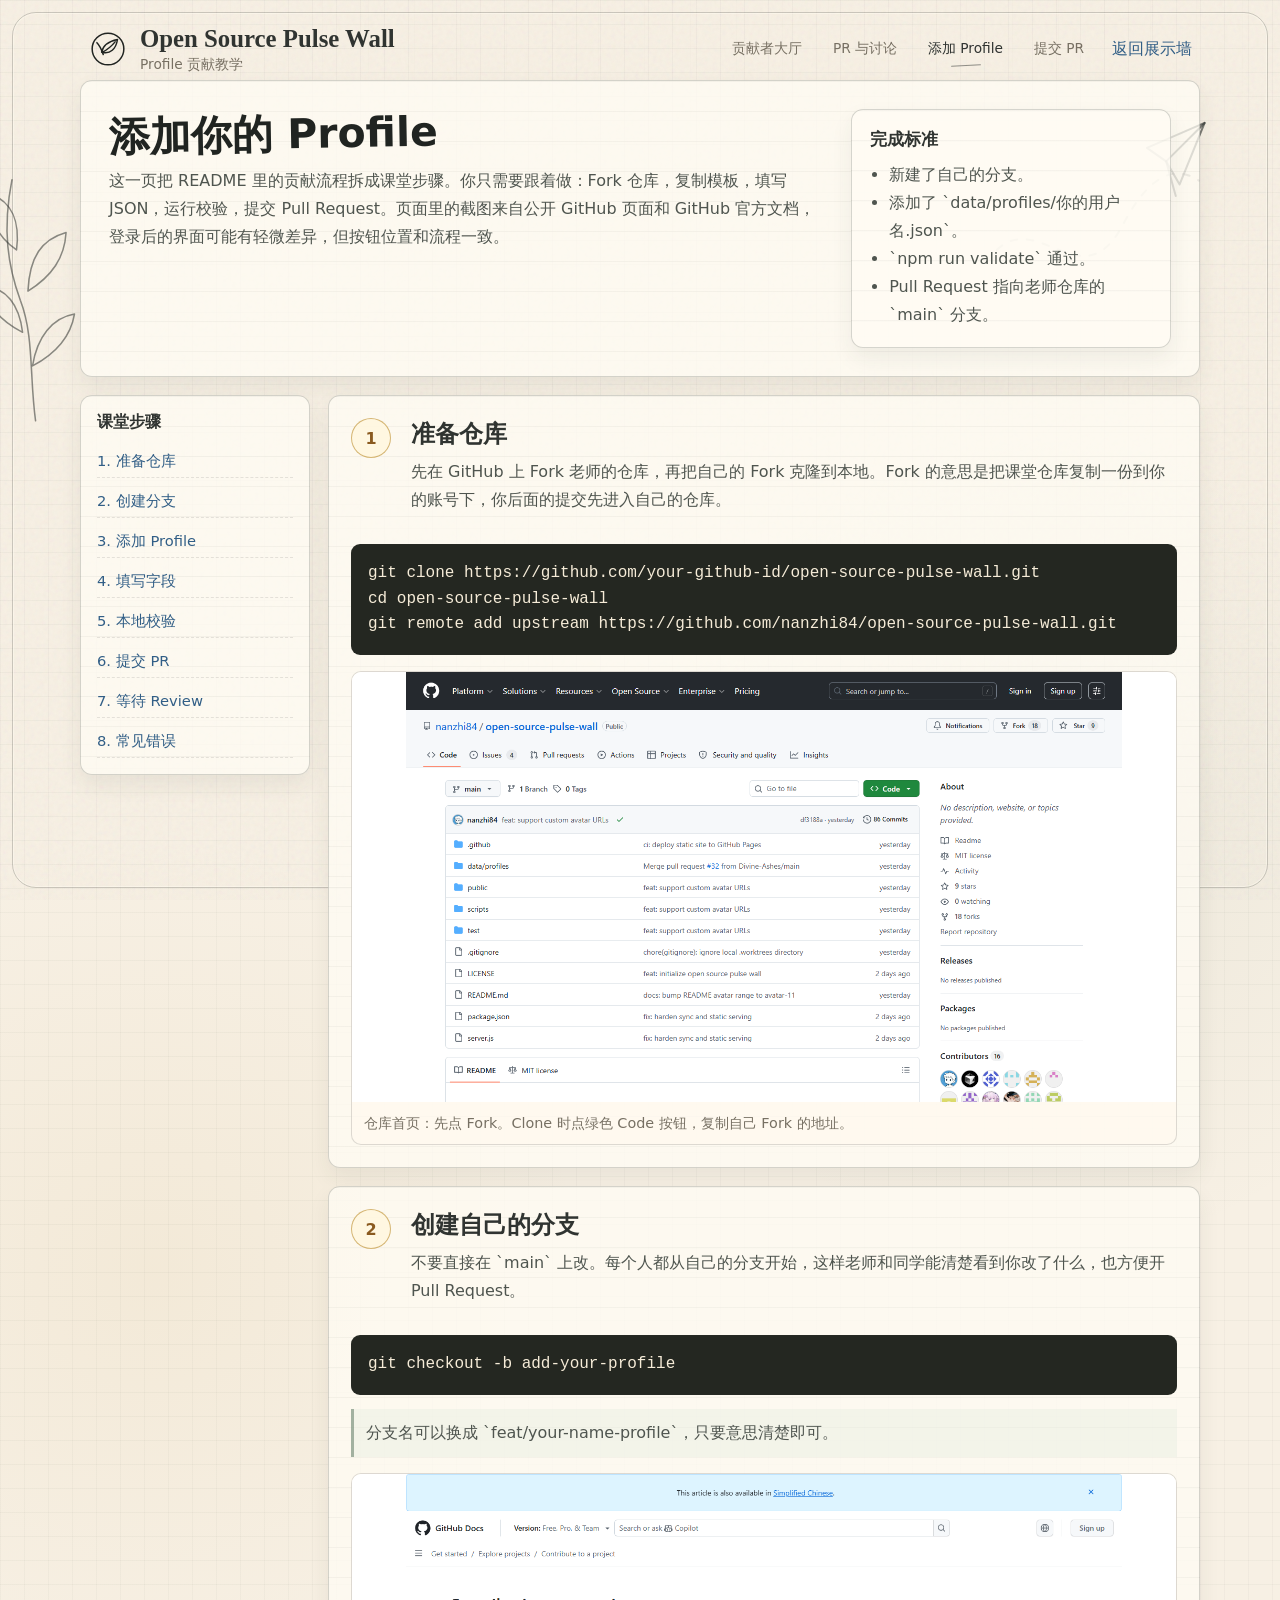
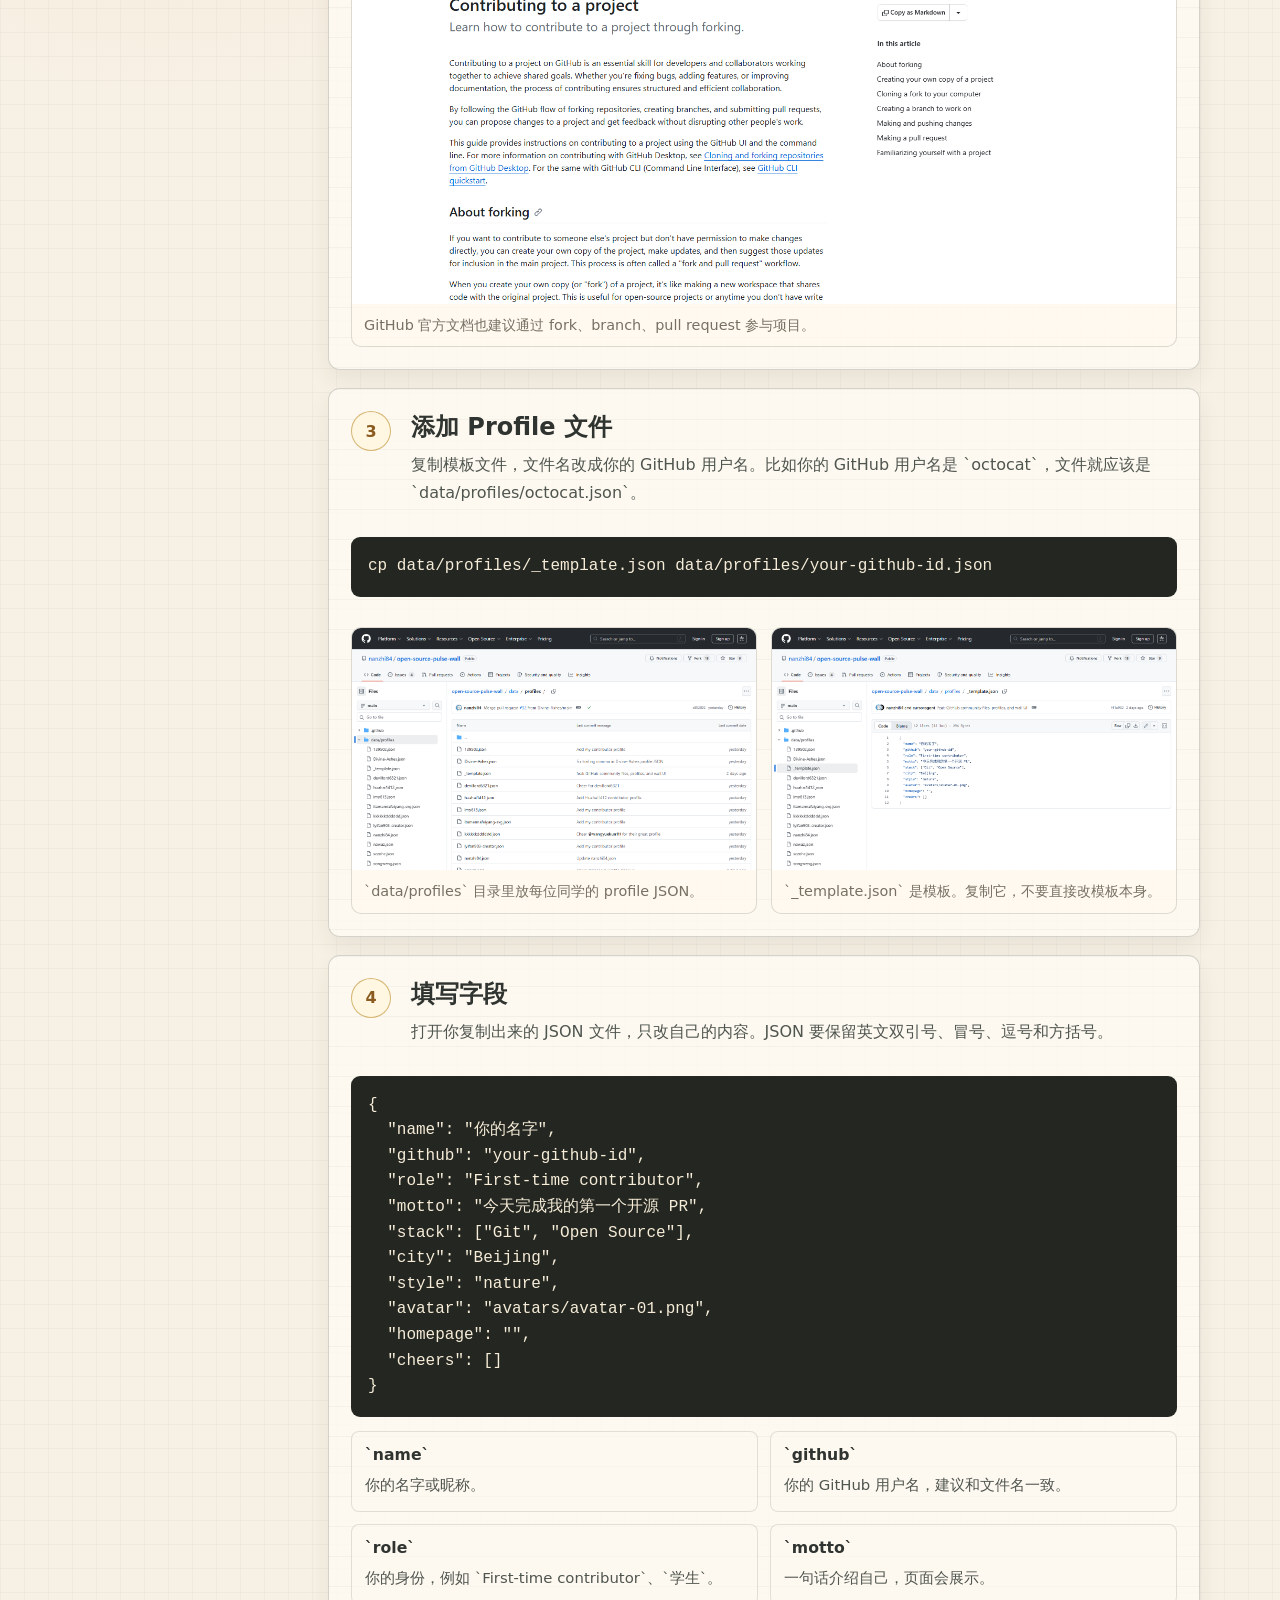
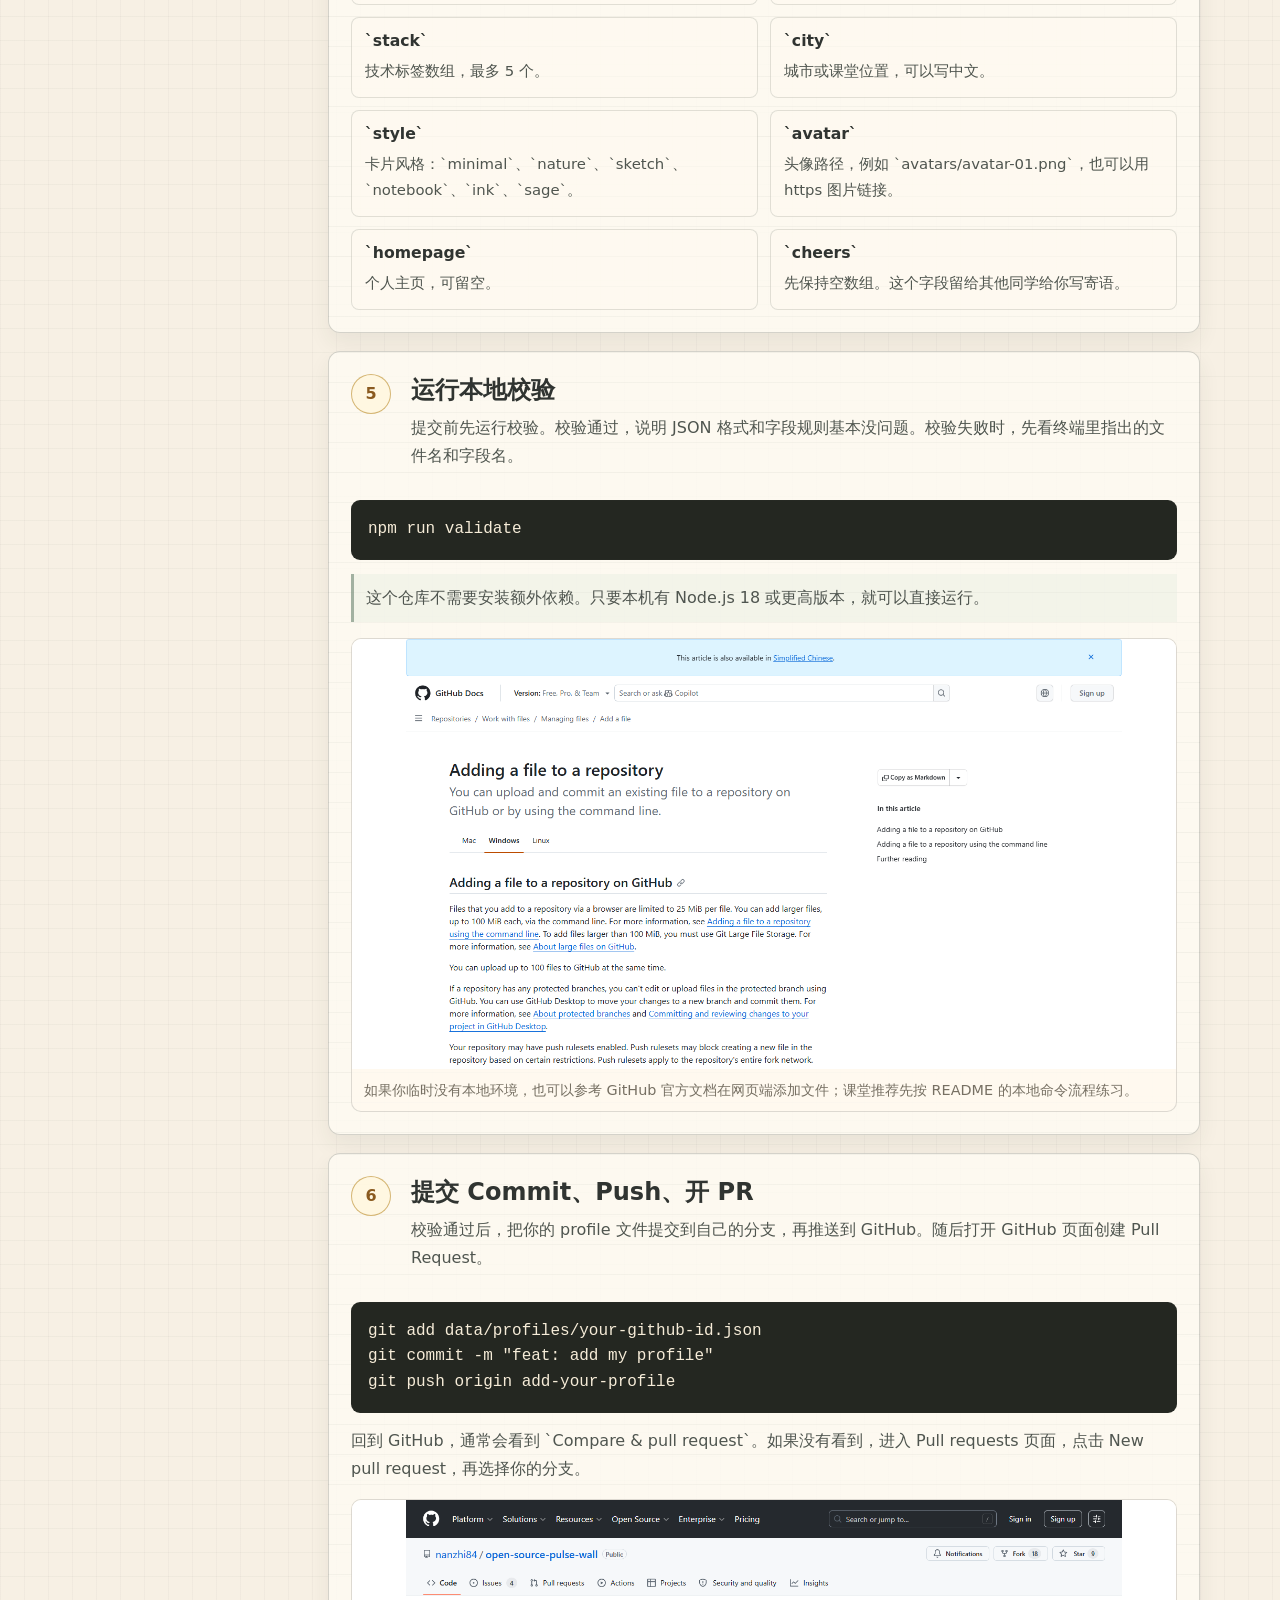
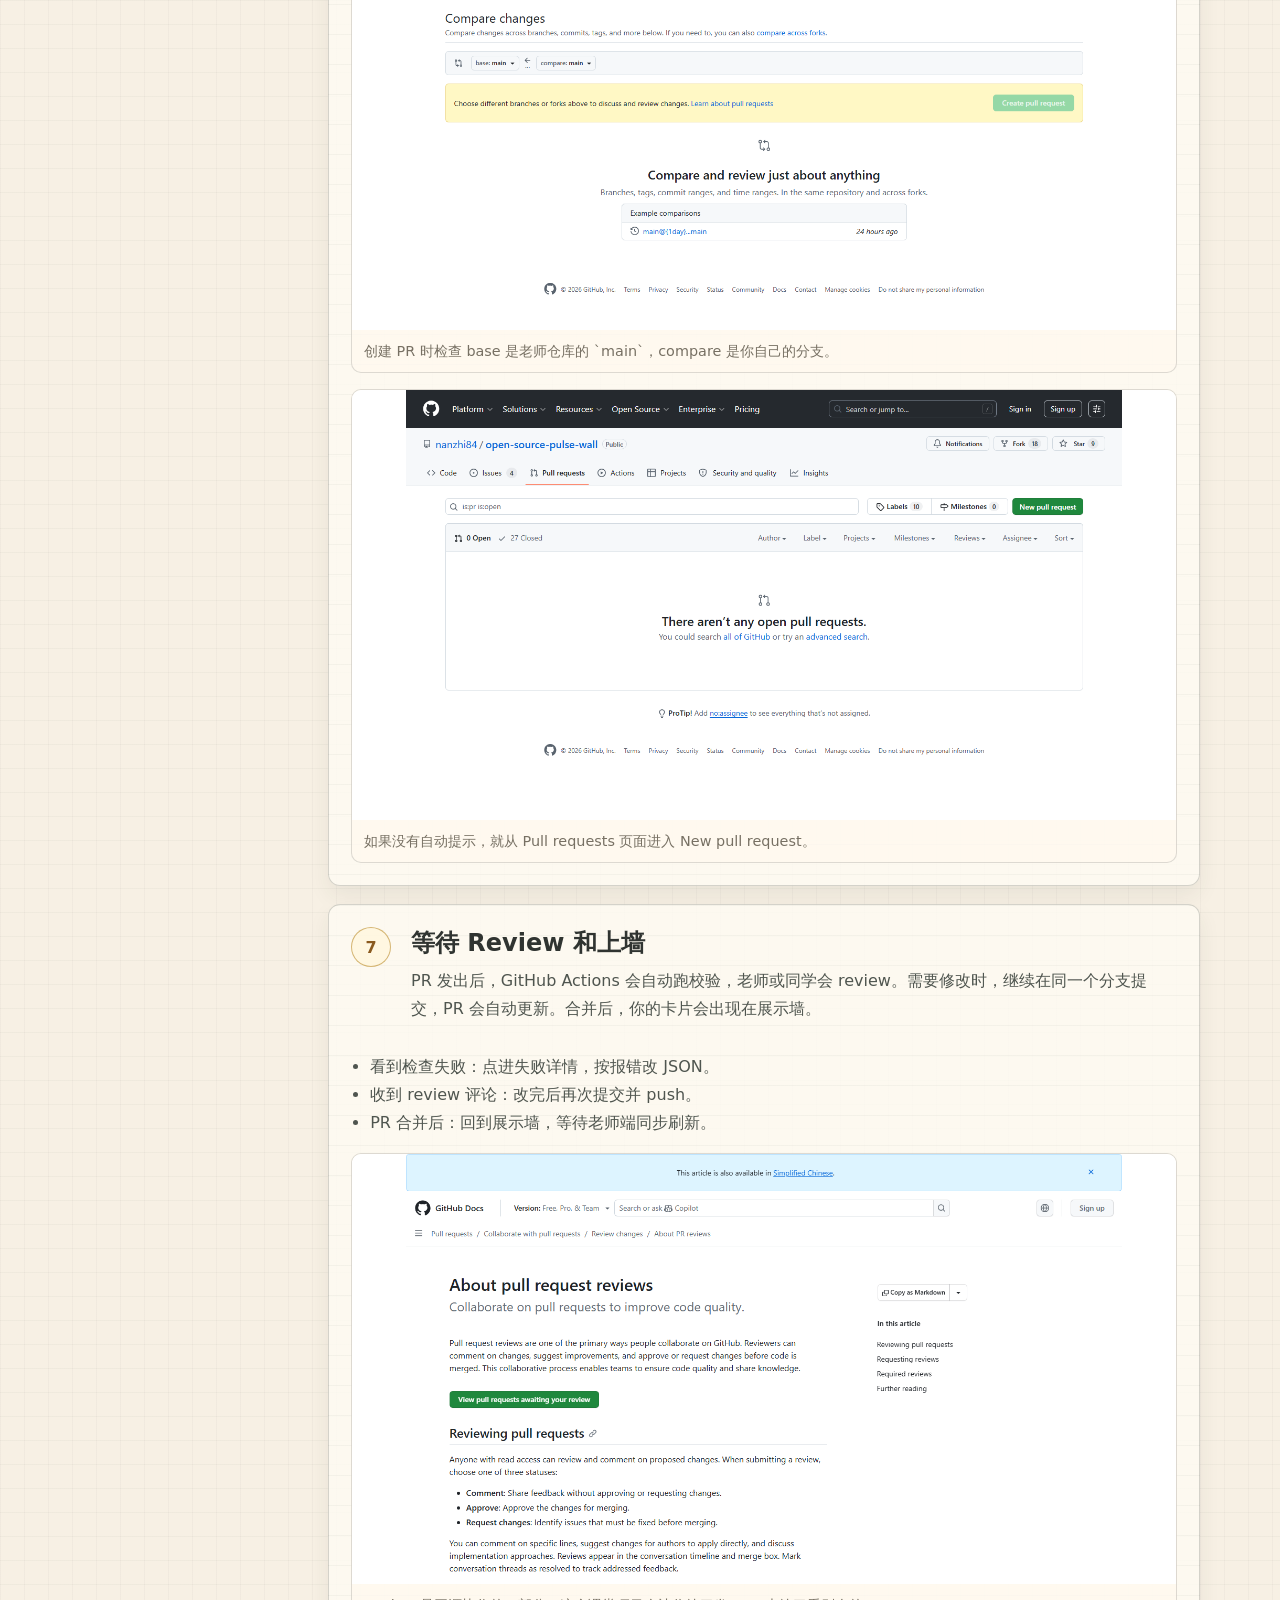
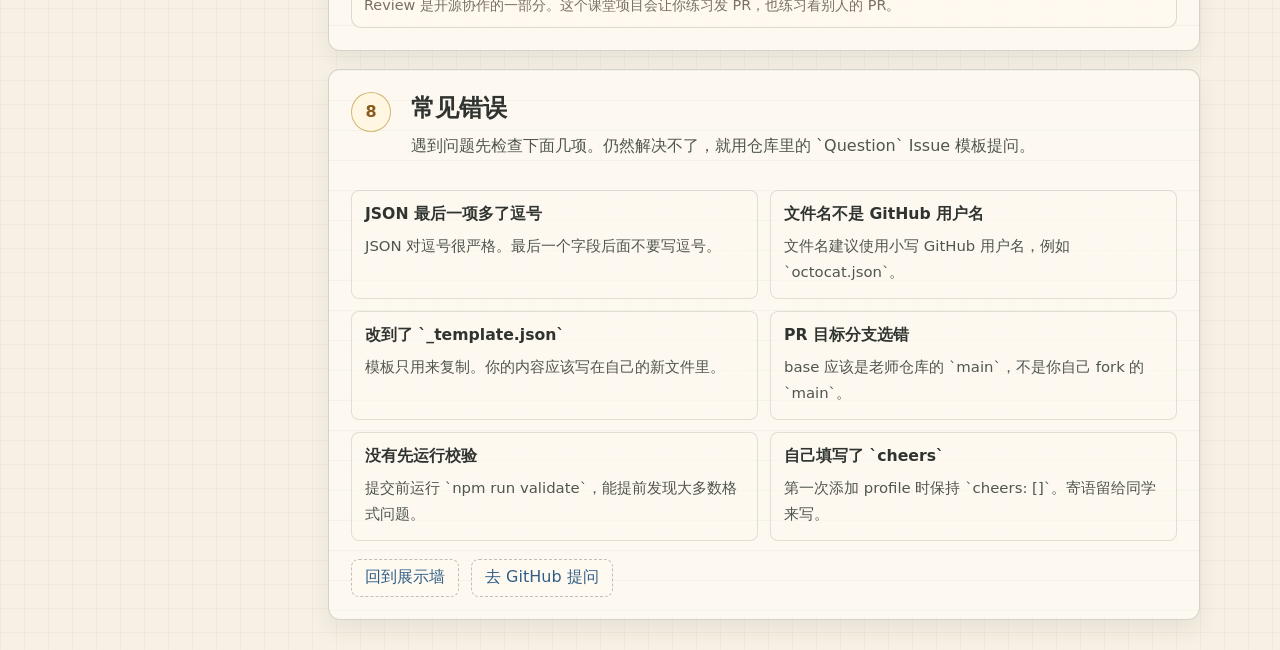
==== public/guide.html @ b71c64ff "feat: refine GitHub-native pulse wall" ====
<!doctype html>
<html lang="zh-CN">
<head>
  <meta charset="utf-8" />
  <meta name="viewport" content="width=device-width, initial-scale=1" />
  <title>添加 Profile 教学 | Open Source Pulse Wall</title>
  <meta name="description" content="Open Source Pulse Wall 的 profile 添加与 Pull Request 教学页面。" />
  <link rel="icon" href="favicon.svg" type="image/svg+xml" />
  <link rel="stylesheet" href="styles.css" />
</head>
<body>
  <div class="paper-grain" aria-hidden="true"></div>
  <svg class="edge-plant edge-plant-left" viewBox="0 0 160 360" aria-hidden="true">
    <path d="M86 342 C78 286 84 230 66 184 C50 140 42 92 55 26" />
    <path d="M69 226 C38 210 22 190 18 164 C45 168 64 186 69 226Z" />
    <path d="M76 172 C108 152 124 128 126 95 C94 104 78 127 76 172Z" />
    <path d="M61 118 C33 98 24 72 28 45 C54 55 66 80 61 118Z" />
    <path d="M82 270 C112 254 132 232 137 202 C108 207 88 232 82 270Z" />
  </svg>
  <svg class="paper-plane" viewBox="0 0 260 220" aria-hidden="true">
    <path class="plane-path" d="M28 160 C72 118 118 214 160 132 C188 80 214 72 238 88" />
    <path class="plane" d="M184 54 L244 28 L218 92 L204 68 L184 54Z" />
    <path class="plane-fold" d="M204 68 L244 28" />
    <path class="plane-fold" d="M204 68 L214 104" />
  </svg>

  <main class="page-shell guide-page" id="top">
    <header class="topbar guide-topbar">
      <a class="brand" href="index.html" aria-label="返回 Open Source Pulse Wall 首页">
        <span class="brand-mark" aria-hidden="true">
          <svg viewBox="0 0 48 48">
            <circle cx="24" cy="24" r="20" />
            <path d="M16 28 C18 18 26 14 36 12 C34 24 27 31 16 28Z" />
            <path d="M17 28 C23 25 28 21 33 15" />
            <path d="M18 31 C16 25 14 20 10 16" />
          </svg>
        </span>
        <span>
          <strong>Open Source Pulse Wall</strong>
          <small>Profile 贡献教学</small>
        </span>
      </a>
      <nav class="topnav" aria-label="教学页导航">
        <a href="index.html#wall">贡献者大厅</a>
        <a href="index.html#board">PR 与讨论</a>
        <a href="#profile" class="active">添加 Profile</a>
        <a href="#pr-flow">提交 PR</a>
      </nav>
      <a class="guide-back" href="index.html">返回展示墙</a>
    </header>

    <section class="guide-hero">
      <div>
        <h1>添加你的 Profile</h1>
        <p>这一页把 README 里的贡献流程拆成课堂步骤。你只需要跟着做：Fork 仓库，复制模板，填写 JSON，运行校验，提交 Pull Request。页面里的截图来自公开 GitHub 页面和 GitHub 官方文档，登录后的界面可能有轻微差异，但按钮位置和流程一致。</p>
      </div>
      <aside class="guide-checklist" aria-label="完成标准">
        <h2>完成标准</h2>
        <ul>
          <li>新建了自己的分支。</li>
          <li>添加了 `data/profiles/你的用户名.json`。</li>
          <li>`npm run validate` 通过。</li>
          <li>Pull Request 指向老师仓库的 `main` 分支。</li>
        </ul>
      </aside>
    </section>

    <div class="guide-layout">
      <aside class="guide-toc" aria-label="教学目录">
        <strong>课堂步骤</strong>
        <a href="#prepare">1. 准备仓库</a>
        <a href="#branch">2. 创建分支</a>
        <a href="#profile">3. 添加 Profile</a>
        <a href="#fields">4. 填写字段</a>
        <a href="#validate">5. 本地校验</a>
        <a href="#pr-flow">6. 提交 PR</a>
        <a href="#review">7. 等待 Review</a>
        <a href="#mistakes">8. 常见错误</a>
      </aside>

      <div class="guide-content">
        <section class="guide-step-card" id="prepare">
          <div class="guide-step-head">
            <span>1</span>
            <div>
              <h2>准备仓库</h2>
              <p>先在 GitHub 上 Fork 老师的仓库，再把自己的 Fork 克隆到本地。Fork 的意思是把课堂仓库复制一份到你的账号下，你后面的提交先进入自己的仓库。</p>
            </div>
          </div>
          <pre><code>git clone https://github.com/your-github-id/open-source-pulse-wall.git
cd open-source-pulse-wall
git remote add upstream https://github.com/nanzhi84/open-source-pulse-wall.git</code></pre>
          <figure class="guide-shot">
            <img src="guide-assets/01-repo-home.png" alt="GitHub 仓库首页截图，顶部有 Fork 和 Code 按钮。" loading="lazy" />
            <figcaption>仓库首页：先点 Fork。Clone 时点绿色 Code 按钮，复制自己 Fork 的地址。</figcaption>
          </figure>
        </section>

        <section class="guide-step-card" id="branch">
          <div class="guide-step-head">
            <span>2</span>
            <div>
              <h2>创建自己的分支</h2>
              <p>不要直接在 `main` 上改。每个人都从自己的分支开始，这样老师和同学能清楚看到你改了什么，也方便开 Pull Request。</p>
            </div>
          </div>
          <pre><code>git checkout -b add-your-profile</code></pre>
          <p class="guide-note">分支名可以换成 `feat/your-name-profile`，只要意思清楚即可。</p>
          <figure class="guide-shot">
            <img src="guide-assets/04-contributing-docs.png" alt="GitHub 官方贡献项目文档截图。" loading="lazy" />
            <figcaption>GitHub 官方文档也建议通过 fork、branch、pull request 参与项目。</figcaption>
          </figure>
        </section>

        <section class="guide-step-card" id="profile">
          <div class="guide-step-head">
            <span>3</span>
            <div>
              <h2>添加 Profile 文件</h2>
              <p>复制模板文件，文件名改成你的 GitHub 用户名。比如你的 GitHub 用户名是 `octocat`，文件就应该是 `data/profiles/octocat.json`。</p>
            </div>
          </div>
          <pre><code>cp data/profiles/_template.json data/profiles/your-github-id.json</code></pre>
          <div class="guide-two-shots">
            <figure class="guide-shot">
              <img src="guide-assets/02-profile-directory.png" alt="data/profiles 目录截图。" loading="lazy" />
              <figcaption>`data/profiles` 目录里放每位同学的 profile JSON。</figcaption>
            </figure>
            <figure class="guide-shot">
              <img src="guide-assets/03-profile-template.png" alt="_template.json 文件截图。" loading="lazy" />
              <figcaption>`_template.json` 是模板。复制它，不要直接改模板本身。</figcaption>
            </figure>
          </div>
        </section>

        <section class="guide-step-card" id="fields">
          <div class="guide-step-head">
            <span>4</span>
            <div>
              <h2>填写字段</h2>
              <p>打开你复制出来的 JSON 文件，只改自己的内容。JSON 要保留英文双引号、冒号、逗号和方括号。</p>
            </div>
          </div>
          <pre><code>{
  "name": "你的名字",
  "github": "your-github-id",
  "role": "First-time contributor",
  "motto": "今天完成我的第一个开源 PR",
  "stack": ["Git", "Open Source"],
  "city": "Beijing",
  "style": "nature",
  "avatar": "avatars/avatar-01.png",
  "homepage": "",
  "cheers": []
}</code></pre>
          <div class="guide-field-grid">
            <article><h3>`name`</h3><p>你的名字或昵称。</p></article>
            <article><h3>`github`</h3><p>你的 GitHub 用户名，建议和文件名一致。</p></article>
            <article><h3>`role`</h3><p>你的身份，例如 `First-time contributor`、`学生`。</p></article>
            <article><h3>`motto`</h3><p>一句话介绍自己，页面会展示。</p></article>
            <article><h3>`stack`</h3><p>技术标签数组，最多 5 个。</p></article>
            <article><h3>`city`</h3><p>城市或课堂位置，可以写中文。</p></article>
            <article><h3>`style`</h3><p>卡片风格：`minimal`、`nature`、`sketch`、`notebook`、`ink`、`sage`。</p></article>
            <article><h3>`avatar`</h3><p>头像路径，例如 `avatars/avatar-01.png`，也可以用 https 图片链接。</p></article>
            <article><h3>`homepage`</h3><p>个人主页，可留空。</p></article>
            <article><h3>`cheers`</h3><p>先保持空数组。这个字段留给其他同学给你写寄语。</p></article>
          </div>
        </section>

        <section class="guide-step-card" id="validate">
          <div class="guide-step-head">
            <span>5</span>
            <div>
              <h2>运行本地校验</h2>
              <p>提交前先运行校验。校验通过，说明 JSON 格式和字段规则基本没问题。校验失败时，先看终端里指出的文件名和字段名。</p>
            </div>
          </div>
          <pre><code>npm run validate</code></pre>
          <p class="guide-note">这个仓库不需要安装额外依赖。只要本机有 Node.js 18 或更高版本，就可以直接运行。</p>
          <figure class="guide-shot">
            <img src="guide-assets/05-add-file-docs.png" alt="GitHub 官方添加文件文档截图。" loading="lazy" />
            <figcaption>如果你临时没有本地环境，也可以参考 GitHub 官方文档在网页端添加文件；课堂推荐先按 README 的本地命令流程练习。</figcaption>
          </figure>
        </section>

        <section class="guide-step-card" id="pr-flow">
          <div class="guide-step-head">
            <span>6</span>
            <div>
              <h2>提交 Commit、Push、开 PR</h2>
              <p>校验通过后，把你的 profile 文件提交到自己的分支，再推送到 GitHub。随后打开 GitHub 页面创建 Pull Request。</p>
            </div>
          </div>
          <pre><code>git add data/profiles/your-github-id.json
git commit -m "feat: add my profile"
git push origin add-your-profile</code></pre>
          <p>回到 GitHub，通常会看到 `Compare & pull request`。如果没有看到，进入 Pull requests 页面，点击 New pull request，再选择你的分支。</p>
          <figure class="guide-shot">
            <img src="guide-assets/06-compare-page.png" alt="GitHub Compare changes 页面截图。" loading="lazy" />
            <figcaption>创建 PR 时检查 base 是老师仓库的 `main`，compare 是你自己的分支。</figcaption>
          </figure>
          <figure class="guide-shot">
            <img src="guide-assets/07-pulls-page.png" alt="GitHub Pull requests 页面截图。" loading="lazy" />
            <figcaption>如果没有自动提示，就从 Pull requests 页面进入 New pull request。</figcaption>
          </figure>
        </section>

        <section class="guide-step-card" id="review">
          <div class="guide-step-head">
            <span>7</span>
            <div>
              <h2>等待 Review 和上墙</h2>
              <p>PR 发出后，GitHub Actions 会自动跑校验，老师或同学会 review。需要修改时，继续在同一个分支提交，PR 会自动更新。合并后，你的卡片会出现在展示墙。</p>
            </div>
          </div>
          <ul class="guide-clean-list">
            <li>看到检查失败：点进失败详情，按报错改 JSON。</li>
            <li>收到 review 评论：改完后再次提交并 push。</li>
            <li>PR 合并后：回到展示墙，等待老师端同步刷新。</li>
          </ul>
          <figure class="guide-shot">
            <img src="guide-assets/08-review-docs.png" alt="GitHub 官方 Pull Request review 文档截图。" loading="lazy" />
            <figcaption>Review 是开源协作的一部分。这个课堂项目会让你练习发 PR，也练习看别人的 PR。</figcaption>
          </figure>
        </section>

        <section class="guide-step-card" id="mistakes">
          <div class="guide-step-head">
            <span>8</span>
            <div>
              <h2>常见错误</h2>
              <p>遇到问题先检查下面几项。仍然解决不了，就用仓库里的 `Question` Issue 模板提问。</p>
            </div>
          </div>
          <div class="guide-mistakes">
            <article>
              <h3>JSON 最后一项多了逗号</h3>
              <p>JSON 对逗号很严格。最后一个字段后面不要写逗号。</p>
            </article>
            <article>
              <h3>文件名不是 GitHub 用户名</h3>
              <p>文件名建议使用小写 GitHub 用户名，例如 `octocat.json`。</p>
            </article>
            <article>
              <h3>改到了 `_template.json`</h3>
              <p>模板只用来复制。你的内容应该写在自己的新文件里。</p>
            </article>
            <article>
              <h3>PR 目标分支选错</h3>
              <p>base 应该是老师仓库的 `main`，不是你自己 fork 的 `main`。</p>
            </article>
            <article>
              <h3>没有先运行校验</h3>
              <p>提交前运行 `npm run validate`，能提前发现大多数格式问题。</p>
            </article>
            <article>
              <h3>自己填写了 `cheers`</h3>
              <p>第一次添加 profile 时保持 `cheers: []`。寄语留给同学来写。</p>
            </article>
          </div>
          <div class="guide-next-actions">
            <a href="index.html#wall">回到展示墙</a>
            <a href="https://github.com/nanzhi84/open-source-pulse-wall/issues/new/choose" target="_blank" rel="noreferrer">去 GitHub 提问</a>
          </div>
        </section>
      </div>
    </div>
  </main>
</body>
</html>
---- public/styles.css ----
:root {
  --paper: #f6f0e5;
  --paper-light: #fffaf0;
  --paper-mid: #eee4d4;
  --ink: #303431;
  --ink-soft: #4f554f;
  --muted: #777063;
  --line: #d5cbbb;
  --line-dark: #b9ad9c;
  --sage: #607a64;
  --sage-dark: #415a46;
  --sage-soft: #e6eddf;
  --gold: #c39a45;
  --error: #9d4d43;
  --charcoal: #202421;
  --shadow: 0 14px 34px rgba(55, 44, 29, 0.12);
  --shadow-soft: 0 6px 16px rgba(55, 44, 29, 0.08);
  --hand: "Segoe Print", "Bradley Hand", "Comic Sans MS", "Kaiti SC", "STKaiti", cursive;
  font-family: ui-sans-serif, system-ui, -apple-system, BlinkMacSystemFont, "Segoe UI", "PingFang SC", "Microsoft YaHei", sans-serif;
}

* { box-sizing: border-box; }
html { scroll-behavior: smooth; }
body {
  min-height: 100vh;
  margin: 0;
  color: var(--ink);
  background:
    radial-gradient(circle at 8% 12%, rgba(196, 154, 69, .11), transparent 26rem),
    radial-gradient(circle at 86% 8%, rgba(96, 122, 100, .10), transparent 25rem),
    linear-gradient(180deg, #fbf6ed 0%, var(--paper) 62%, #f1e6d6 100%);
  overflow-x: hidden;
}

body::before {
  content: "";
  position: fixed;
  inset: 0;
  z-index: 0;
  pointer-events: none;
  opacity: .32;
  background-image: url("data:image/svg+xml,%3Csvg viewBox='0 0 240 240' xmlns='http://www.w3.org/2000/svg'%3E%3Cfilter id='n'%3E%3CfeTurbulence type='fractalNoise' baseFrequency='.82' numOctaves='3' stitchTiles='stitch'/%3E%3C/filter%3E%3Crect width='240' height='240' filter='url(%23n)' opacity='.18'/%3E%3C/svg%3E");
}

body::after {
  content: "";
  position: fixed;
  inset: 14px;
  z-index: 1;
  pointer-events: none;
  border: 1px solid rgba(48, 52, 49, .16);
  border-radius: 20px;
  box-shadow: inset 0 0 0 1px rgba(255, 250, 240, .48);
}

button, input, select { font: inherit; }
button { cursor: pointer; }
code, pre { font-family: ui-monospace, SFMono-Regular, Menlo, Monaco, Consolas, "Liberation Mono", monospace; }
h1, h2, h3, p { margin-top: 0; }
svg { fill: none; stroke: currentColor; stroke-linecap: round; stroke-linejoin: round; }

.sr-only {
  position: absolute;
  width: 1px;
  height: 1px;
  padding: 0;
  margin: -1px;
  overflow: hidden;
  clip: rect(0, 0, 0, 0);
  white-space: nowrap;
  border: 0;
}

.paper-grain {
  position: fixed;
  inset: 0;
  z-index: 0;
  pointer-events: none;
  background:
    linear-gradient(90deg, rgba(48, 52, 49, .024) 1px, transparent 1px),
    linear-gradient(rgba(48, 52, 49, .018) 1px, transparent 1px);
  background-size: 46px 46px;
  mask-image: linear-gradient(to bottom, rgba(0,0,0,.28), transparent 74%);
}

.edge-plant {
  position: fixed;
  left: -30px;
  top: 160px;
  z-index: 2;
  width: 122px;
  color: rgba(48, 52, 49, .55);
  pointer-events: none;
}
.edge-plant path { stroke-width: 2; }

.paper-plane {
  position: fixed;
  right: 60px;
  top: 96px;
  z-index: 2;
  width: min(250px, 21vw);
  color: rgba(48, 52, 49, .62);
  pointer-events: none;
}
.paper-plane path { stroke-width: 2.1; }
.paper-plane .plane-path { stroke-dasharray: 7 10; opacity: .55; }

.page-shell {
  position: relative;
  z-index: 3;
  width: min(1190px, calc(100% - 32px));
  margin: 0 auto;
  padding: 30px 0 30px;
}

.topbar {
  display: grid;
  grid-template-columns: minmax(260px, 1fr) auto auto;
  align-items: center;
  gap: 28px;
  min-height: 58px;
  margin-bottom: 28px;
}

.brand {
  display: inline-flex;
  align-items: center;
  gap: 12px;
  width: fit-content;
  color: var(--ink);
  text-decoration: none;
}

.brand-mark {
  display: grid;
  place-items: center;
  width: 54px;
  height: 54px;
  border: 2px solid var(--charcoal);
  border-radius: 50%;
  background: rgba(255, 250, 240, .62);
}

.brand-mark svg {
  width: 42px;
  height: 42px;
  stroke: var(--charcoal);
  stroke-width: 2.2;
}

.brand strong {
  display: block;
  font-size: 1.04rem;
  line-height: 1.18;
  white-space: nowrap;
}

.brand small {
  display: block;
  margin-top: 3px;
  color: var(--muted);
  font-size: .78rem;
}

.topnav {
  display: flex;
  align-items: center;
  gap: clamp(24px, 3.2vw, 46px);
  color: var(--muted);
  font-size: .95rem;
}

.topnav a {
  position: relative;
  padding: 8px 0;
  color: inherit;
  text-decoration: none;
  white-space: nowrap;
}

.topnav a::after {
  content: "";
  position: absolute;
  left: 50%;
  bottom: 0;
  width: 0;
  height: 2px;
  border-radius: 999px;
  background: var(--gold);
  transform: translateX(-50%) rotate(-3deg);
  transition: width .18s ease;
}

.topnav a:hover,
.topnav a.active { color: var(--ink); }
.topnav a:hover::after,
.topnav a.active::after { width: 30px; }

.star-badge {
  display: inline-flex;
  align-items: center;
  justify-content: center;
  justify-self: end;
  gap: 10px;
  width: fit-content;
  min-width: 116px;
  min-height: 34px;
  padding: 0 12px;
  border: 1px solid var(--line);
  border-radius: 8px;
  background: rgba(255,250,240,.7);
  box-shadow: var(--shadow-soft);
  font-size: .9rem;
}

.star-badge span::before {
  content: "✦";
  display: inline-block;
  margin-right: 5px;
  color: var(--gold);
}

.star-badge strong {
  padding-left: 10px;
  border-left: 1px solid var(--line);
  color: var(--ink-soft);
}

.hero {
  display: grid;
  grid-template-columns: minmax(0, 1.15fr) minmax(360px, .85fr);
  gap: 58px;
  align-items: center;
  min-height: 405px;
  padding: 16px 0 28px;
}

.hero-copy {
  min-width: 0;
  padding-left: 4px;
}

h1 {
  margin: 0 0 16px;
  color: var(--charcoal);
  font-family: var(--hand);
  font-size: clamp(2.75rem, 2.72vw, 3.35rem);
  line-height: .96;
  letter-spacing: 0;
  white-space: nowrap;
  transform: rotate(-1deg);
}

.hero h2,
.section-head h2,
.panel-title-row h2 {
  position: relative;
  display: inline-block;
  margin: 0;
  color: var(--charcoal);
  font-family: var(--hand);
  font-size: clamp(1.36rem, 2.35vw, 2.05rem);
  letter-spacing: 0;
}

.hero h2::after,
.section-head h2::after {
  content: "";
  position: absolute;
  left: 2px;
  bottom: -9px;
  width: min(78%, 150px);
  height: 3px;
  border-radius: 999px;
  background: var(--gold);
  transform: rotate(-2deg);
}

.hero-text {
  max-width: 565px;
  margin: 28px 0 20px;
  color: var(--muted);
  font-size: 1.02rem;
  line-height: 1.82;
}

.status-cluster {
  display: flex;
  flex-wrap: wrap;
  align-items: center;
  gap: 12px;
  margin-top: 6px;
}

.status-pill {
  display: inline-flex;
  align-items: center;
  gap: 9px;
  min-height: 38px;
  padding: 0 16px;
  border: 1px solid var(--line);
  border-radius: 999px;
  background: rgba(255,250,240,.72);
  box-shadow: var(--shadow-soft);
  color: var(--muted);
  font-size: .9rem;
}

.status-dot {
  width: 10px;
  height: 10px;
  border-radius: 50%;
  background: var(--gold);
  box-shadow: 0 0 0 5px rgba(196,154,69,.12);
}

.status-dot.online {
  background: var(--sage);
  box-shadow: 0 0 0 5px rgba(96,122,100,.15);
  animation: softPulse 1.8s ease-in-out infinite;
}

.status-dot.offline {
  background: var(--error);
  box-shadow: 0 0 0 5px rgba(157,77,67,.13);
}

@keyframes softPulse {
  0%, 100% { transform: scale(1); }
  50% { transform: scale(.72); }
}

.sync-note {
  color: var(--muted);
  font-size: .88rem;
}

.sync-note::before {
  content: "";
  display: inline-block;
  width: 1px;
  height: 18px;
  margin: 0 12px 0 4px;
  vertical-align: middle;
  background: var(--line);
}

.hero-actions {
  display: flex;
  flex-wrap: wrap;
  gap: 18px;
  margin-top: 22px;
}

.primary-action,
.ghost-action {
  display: inline-flex;
  align-items: center;
  justify-content: center;
  gap: 10px;
  min-height: 48px;
  padding: 0 24px;
  border: 1.5px solid var(--charcoal);
  border-radius: 10px;
  color: var(--ink);
  background: rgba(255,250,240,.75);
  text-decoration: none;
  box-shadow: 0 3px 0 rgba(48,52,49,.82), var(--shadow-soft);
  transition: transform .16s ease, box-shadow .16s ease;
}

.primary-action {
  color: #fffaf0;
  border-color: var(--sage-dark);
  background: linear-gradient(180deg, #6f8972, var(--sage-dark));
  font-weight: 800;
}

.primary-action svg,
.ghost-action svg {
  width: 20px;
  height: 20px;
  stroke-width: 1.8;
}

.ghost-action { font-weight: 700; }
.primary-action:hover,
.ghost-action:hover {
  transform: translateY(-2px) rotate(-.5deg);
  box-shadow: 0 6px 0 rgba(48,52,49,.82), var(--shadow);
}

.command-card {
  position: relative;
  padding: 20px 20px 16px;
  border: 1.5px solid rgba(48,52,49,.27);
  border-radius: 18px;
  background: rgba(255,250,240,.72);
  box-shadow: var(--shadow);
}

.command-card::after {
  content: "";
  position: absolute;
  inset: 8px;
  border: 1px dashed rgba(48,52,49,.13);
  border-radius: 13px;
  pointer-events: none;
}

.sketch-caption {
  position: absolute;
  left: 34px;
  top: -33px;
  color: var(--charcoal);
  font-family: var(--hand);
  font-size: 1.25rem;
  font-weight: 700;
  transform: rotate(1deg);
}

.sketch-caption::before,
.sketch-caption::after {
  content: "";
  position: absolute;
  top: 12px;
  width: 16px;
  height: 1px;
  background: var(--ink);
}

.sketch-caption::before { left: -22px; transform: rotate(28deg); }
.sketch-caption::after { right: -22px; transform: rotate(-28deg); }

.command-title {
  display: flex;
  justify-content: space-between;
  align-items: center;
  position: relative;
  z-index: 1;
  padding: 0 5px 10px;
  color: var(--muted);
  font-size: .82rem;
}

.command-card pre {
  position: relative;
  z-index: 1;
  margin: 0;
  padding: 10px 12px 8px;
  white-space: pre-wrap;
  color: #38423c;
  font-size: clamp(.73rem, 1.12vw, .84rem);
  line-height: 1.6;
}

.tip-line {
  position: relative;
  z-index: 1;
  margin: 4px 0 0;
  padding: 12px 12px 0;
  border-top: 1px solid rgba(48,52,49,.12);
  color: var(--muted);
  font-size: .82rem;
}

.feedback-panel,
.wall-section,
.history-section,
.board-section,
.steps,
.about {
  border: 1px solid rgba(48,52,49,.15);
  border-radius: 12px;
  background: rgba(255,250,240,.66);
  box-shadow: var(--shadow);
  backdrop-filter: blur(8px);
}

.feedback-panel {
  display: grid;
  grid-template-columns: minmax(0, 1fr) minmax(260px, .34fr);
  gap: 24px;
  margin-top: 10px;
  padding: 16px 18px;
}

.panel-title-row {
  display: flex;
  align-items: center;
  gap: 18px;
  padding-bottom: 10px;
  border-bottom: 1px solid var(--line);
}

.panel-title-row h2 { font-size: 1.14rem; }
.panel-title-row span {
  display: inline-flex;
  align-items: center;
  gap: 8px;
  color: var(--muted);
  font-size: .82rem;
}
.panel-title-row i {
  width: 8px;
  height: 8px;
  border-radius: 50%;
  background: var(--sage);
  box-shadow: 0 0 0 5px rgba(96,122,100,.12);
}

.stats-row {
  display: grid;
  grid-template-columns: repeat(auto-fit, minmax(168px, 1fr));
}

.stat-card {
  display: flex;
  align-items: center;
  gap: 14px;
  min-height: 112px;
  padding: 16px 18px;
  border-right: 1px solid var(--line);
}

.stat-card:last-child { border-right: 0; }
.stat-card svg {
  flex: 0 0 auto;
  width: 38px;
  height: 38px;
  color: var(--ink-soft);
  stroke-width: 1.55;
}
.stat-card strong {
  display: block;
  color: var(--charcoal);
  font-family: Georgia, serif;
  font-size: 1.78rem;
  font-weight: 500;
  line-height: 1;
}
.stat-card span,
.stat-card small {
  display: block;
  color: var(--muted);
  font-size: .8rem;
  line-height: 1.5;
}

.feed-box {
  padding: 2px 8px 0 0;
  border-left: 1px solid var(--line);
}

.feed-head {
  display: flex;
  justify-content: space-between;
  align-items: center;
  margin-bottom: 12px;
  padding-left: 22px;
}
.feed-head strong {
  color: var(--charcoal);
  font-family: var(--hand);
  font-size: 1.06rem;
}
.view-all-feed {
  border: 0;
  padding: 2px 0 2px 10px;
  background: transparent;
  color: var(--muted);
  font-size: .8rem;
}
.view-all-feed::after {
  content: " ->";
  color: var(--gold);
}
.view-all-feed:hover,
.view-all-feed:focus-visible {
  color: var(--charcoal);
  outline: 0;
  text-decoration: underline;
  text-decoration-color: var(--gold);
  text-underline-offset: 4px;
}

#liveFeed {
  position: relative;
  display: grid;
  gap: 10px;
  margin: 0;
  padding: 0 0 0 40px;
  list-style: none;
}
#liveFeed::before {
  content: "";
  position: absolute;
  left: 25px;
  top: 7px;
  bottom: 8px;
  width: 1px;
  background: var(--line-dark);
}
#liveFeed li {
  position: relative;
  display: grid;
  grid-template-columns: 42px 1fr;
  gap: 8px;
  color: var(--ink);
  font-size: .8rem;
  line-height: 1.35;
}
#liveFeed li::before {
  content: "";
  position: absolute;
  left: -18px;
  top: 4px;
  width: 7px;
  height: 7px;
  border: 1px solid var(--sage);
  border-radius: 50%;
  background: var(--paper-light);
}
#liveFeed time { color: var(--muted); }

.profile-card {
  position: relative;
  display: grid;
  gap: 10px;
  min-height: 174px;
  padding: 12px;
  border: 1.2px solid rgba(48,52,49,.24);
  border-radius: 8px;
  background: linear-gradient(180deg, rgba(255,250,240,.86), rgba(247,241,230,.92));
  box-shadow: var(--shadow-soft);
  overflow: hidden;
}

.profile-card::after {
  content: "";
  position: absolute;
  right: -4px;
  bottom: -5px;
  width: 78px;
  height: 58px;
  opacity: .42;
  background: url("data:image/svg+xml,%3Csvg viewBox='0 0 90 70' xmlns='http://www.w3.org/2000/svg'%3E%3Cg fill='none' stroke='%23607a64' stroke-width='1.4' stroke-linecap='round' stroke-linejoin='round'%3E%3Cpath d='M6 62c9-20 24-31 44-34 15-2 28 2 38 12'/%3E%3Cpath d='M18 60c12-11 23-18 35-19 12-2 23 1 33 9'/%3E%3Cpath d='M10 64h78'/%3E%3Cpath d='M9 55c0-11 3-19 9-25 5 8 5 17 1 26'/%3E%3Cpath d='M23 54c1-11 5-19 13-25 3 9 1 17-6 26'/%3E%3C/g%3E%3C/svg%3E") center / contain no-repeat;
}

.profile-card[data-style="minimal"] {
  background: transparent;
  border: 1px solid rgba(48,52,49,.15);
  box-shadow: none;
  border-radius: 6px;
}
.profile-card[data-style="minimal"]::after {
  display: none;
}
.profile-card[data-style="sketch"] {
  border: 1.5px dashed rgba(48,52,49,.4);
  transform: rotate(-.6deg);
  background: #fdfbf7;
}
.profile-card[data-style="notebook"] {
  background-color: #faf9f5;
  background-image: repeating-linear-gradient(180deg, rgba(48,52,49,.06) 0 1px, transparent 1px 28px);
}
.profile-card[data-style="ink"] {
  background: #f4f4f4;
  border: 1.5px solid #222;
}
.profile-card[data-style="ink"] .role,
.profile-card[data-style="ink"] .profile-tags span {
  font-family: ui-monospace, SFMono-Regular, Menlo, Monaco, Consolas, monospace;
}
.profile-card[data-style="sage"] {
  background: linear-gradient(180deg, rgba(240,245,235,.9), rgba(225,235,215,.92));
  border-color: rgba(96,122,100,.3);
}

.profile-top {
  position: relative;
  z-index: 1;
  display: flex;
  align-items: center;
  gap: 12px;
}

.avatar-image {
  flex: 0 0 auto;
  width: 70px;
  height: 70px;
  border: 1.2px solid rgba(48,52,49,.24);
  border-radius: 8px;
  background: rgba(255,250,240,.66);
  object-fit: cover;
}

.wall .avatar-image {
  width: 62px;
  height: 62px;
}

.profile-top h3 {
  margin: 0;
  color: var(--charcoal);
  font-family: var(--hand);
  font-size: 1.16rem;
  line-height: 1.2;
}

.handle {
  display: inline-block;
  margin-top: 3px;
  color: var(--muted);
  text-decoration: none;
  font-size: .8rem;
}

.role {
  position: relative;
  z-index: 1;
  display: inline-flex;
  width: fit-content;
  align-items: center;
  min-height: 26px;
  padding: 0 8px;
  border: 1px solid rgba(96,122,100,.27);
  border-radius: 5px;
  background: var(--sage-soft);
  color: var(--sage-dark);
  font-size: .76rem;
  font-weight: 800;
}

.motto {
  position: relative;
  z-index: 1;
  margin: 0;
  color: var(--ink);
  font-size: .86rem;
  line-height: 1.55;
}

.location-row {
  position: relative;
  z-index: 1;
  display: flex;
  align-items: center;
  gap: 6px;
  color: var(--muted);
  font-size: .8rem;
}
.location-row svg {
  width: 15px;
  height: 15px;
  stroke-width: 1.8;
}

.profile-tags {
  position: relative;
  z-index: 1;
  display: flex;
  flex-wrap: wrap;
  gap: 6px;
  margin-top: auto;
}

.profile-tags span {
  display: inline-flex;
  align-items: center;
  min-height: 23px;
  padding: 0 8px;
  border: 1px solid var(--line);
  border-radius: 5px;
  background: rgba(230,237,223,.66);
  color: var(--ink);
  font-size: .72rem;
}

.cheer-badge {
    position: absolute;
    top: 9px;
    right: 9px;
    z-index: 2;
    display: inline-flex;
    align-items: center;
    height: 22px;
    padding: 0 9px;
    border: 1.2px dashed rgba(163, 106, 59, .55);
    border-radius: 14px;
    background: rgba(255, 243, 219, .82);
    color: #8a4a1b;
    font-family: var(--hand);
    font-size: .72rem;
    letter-spacing: .02em;
    box-shadow: 0 1px 0 rgba(48, 52, 49, .06);
    transform: rotate(2.4deg);
}

button.cheer-badge {
    cursor: pointer;
    appearance: none;
    line-height: 1;
    transition: background-color .15s ease, border-color .15s ease, transform .15s ease;
}

button.cheer-badge:hover,
button.cheer-badge:focus-visible {
    outline: 0;
    background: rgba(255, 232, 190, .95);
    border-color: #8a4a1b;
    transform: rotate(2.4deg) translateY(-1px);
}

.cheers-block {
    position: relative;
    z-index: 1;
    margin-top: 2px;
    padding: 8px 10px;
    border: 1px dashed rgba(96, 122, 100, .32);
    border-radius: 7px;
    background: rgba(252, 247, 236, .72);
}

.cheers-block.is-empty {
    border-style: dotted;
    background: rgba(248, 244, 232, .5);
}

.cheers-head {
    display: flex;
    align-items: center;
    justify-content: space-between;
    gap: 8px;
    margin-bottom: 4px;
}

.cheers-label {
    color: var(--sage-dark);
    font-family: var(--hand);
    font-weight: 800;
    font-size: .76rem;
    letter-spacing: .02em;
}

.cheers-icon {
    width: 14px;
    height: 14px;
    fill: none;
    stroke: rgba(96, 122, 100, .7);
    stroke-width: 1.6;
    stroke-linecap: round;
    stroke-linejoin: round;
}

.cheers-hint {
    margin: 0;
    color: var(--muted);
    font-size: .72rem;
    line-height: 1.5;
}

.cheers-list {
    margin: 0;
    padding: 0;
    list-style: none;
    display: grid;
    gap: 4px;
}

.cheers-list li {
    display: flex;
    flex-wrap: wrap;
    gap: 4px;
    color: var(--ink);
    font-size: .76rem;
    line-height: 1.45;
}

.cheer-from {
    flex: 0 0 auto;
    color: #8a4a1b;
    font-weight: 700;
}

.cheer-message {
    flex: 1 1 auto;
    min-width: 0;
}

.cheers-more {
    color: var(--muted);
    font-size: .7rem;
    font-style: italic;
}

.cheers-more-button {
    appearance: none;
    border: 0;
    padding: 0;
    background: transparent;
    color: var(--muted);
    font: inherit;
    font-style: italic;
    text-align: left;
    cursor: pointer;
    text-decoration: underline dotted;
    text-underline-offset: 3px;
    transition: color .15s ease;
}

.cheers-more-button:hover,
.cheers-more-button:focus-visible {
    outline: 0;
    color: var(--ink);
}
.profile-footer {
  position: relative;
  z-index: 1;
  display: flex;
  flex-wrap: wrap;
  gap: 8px 10px;
  color: var(--muted);
  font-size: .73rem;
}

.profile-footer a {
  color: var(--sage-dark);
  text-decoration: none;
}

.wall-section,
.history-section,
.board-section,
.steps,
.about {
  margin-top: 16px;
  padding: 22px;
}

.section-head.inline-head {
  display: flex;
  justify-content: space-between;
  align-items: center;
  gap: 18px;
  margin-bottom: 20px;
}

.section-title h2 {
  /* Leave room below the h2::after underline (bottom: -9px, height: 3px). */
  margin-bottom: 20px;
}

.wall-summary {
  margin: 0;
  color: var(--muted);
  font-size: .84rem;
}

.text-link {
  border: 0;
  padding: 2px 0 2px 10px;
  color: var(--ink-soft);
  background: transparent;
  text-decoration: none;
  font-size: .86rem;
  cursor: pointer;
}
.text-link::after { content: "  ->"; }
.text-link:hover,
.text-link:focus-visible {
  color: var(--charcoal);
  outline: 0;
  text-decoration: underline;
  text-decoration-color: var(--gold);
  text-underline-offset: 4px;
}
.wall-toggle[aria-expanded="true"]::after { content: "  ↑"; }
.history-toggle[aria-expanded="true"]::after {
    content: "  ↑";
}

.wall-controls[hidden] {
  display: none;
}

.wall-controls {
  display: grid;
  grid-template-columns: minmax(260px, 1fr) auto;
  align-items: center;
  gap: 12px 18px;
  margin: -6px 0 18px;
  padding: 14px;
  border: 1px solid rgba(48,52,49,.14);
  border-radius: 10px;
  background:
    repeating-linear-gradient(180deg, rgba(48,52,49,.026) 0 1px, transparent 1px 28px),
    rgba(255,250,240,.52);
}

.wall-search {
  display: flex;
  align-items: center;
  gap: 10px;
  min-width: 0;
  padding: 9px 12px;
  border: 1px solid var(--line);
  border-radius: 999px;
  background: rgba(255,250,240,.72);
}

.wall-search svg {
  flex: 0 0 auto;
  width: 18px;
  height: 18px;
  color: var(--muted);
  stroke-width: 1.8;
}

.wall-search input {
  width: 100%;
  min-width: 0;
  border: 0;
  outline: 0;
  color: var(--ink);
  background: transparent;
  font-size: .9rem;
}

.wall-search input::placeholder {
  color: rgba(119,112,99,.78);
}

.wall-filter-row {
  display: flex;
  align-items: center;
  justify-content: flex-end;
  gap: 12px;
  color: var(--muted);
  font-size: .82rem;
  white-space: nowrap;
}

.wall-clear-search {
  border: 1px solid var(--line);
  border-radius: 999px;
  padding: 6px 12px;
  color: var(--ink-soft);
  background: rgba(255,250,240,.66);
  font-size: .8rem;
}

.wall-clear-search[hidden] {
  display: none;
}

.wall-clear-search:hover,
.wall-clear-search:focus-visible {
  color: var(--charcoal);
  border-color: var(--line-dark);
  outline: 0;
}

.wall {
  display: grid;
  grid-template-columns: repeat(5, minmax(0, 1fr));
  gap: 18px;
}

.wall-load-row {
  display: flex;
  justify-content: center;
  margin-top: 18px;
}

.load-more-wall {
  min-width: 148px;
  min-height: 38px;
  border: 1px solid var(--line-dark);
  border-radius: 999px;
  color: var(--ink);
  background: rgba(255,250,240,.72);
  box-shadow: var(--shadow-soft);
  font-size: .86rem;
}

.load-more-wall[hidden] {
  display: none;
}

.load-more-wall:hover,
.load-more-wall:focus-visible {
  color: var(--charcoal);
  border-color: var(--charcoal);
  outline: 0;
}

.empty-wall {
  grid-column: 1 / -1;
  min-height: 130px;
  display: grid;
  place-items: center;
  border: 1px dashed var(--line-dark);
  border-radius: 10px;
  color: var(--muted);
  background: rgba(255,250,240,.45);
  text-align: center;
  padding: 22px;
}

.steps { overflow: hidden; }
.steps::after {
  content: "";
  position: absolute;
  right: 16px;
  bottom: 10px;
  width: 86px;
  height: 86px;
  opacity: .6;
  background: url("data:image/svg+xml,%3Csvg viewBox='0 0 90 90' xmlns='http://www.w3.org/2000/svg'%3E%3Cg fill='none' stroke='%232f3430' stroke-width='1.5' stroke-linecap='round' stroke-linejoin='round'%3E%3Cpath d='M31 82h31l5-31H26l5 31Z'/%3E%3Cpath d='M34 51c-3-18 4-32 19-42 8 16 6 30-6 42'/%3E%3Cpath d='M45 51c4-17 14-28 31-32 0 16-7 27-22 32'/%3E%3Cpath d='M43 51c-10-13-22-18-36-15 6 13 16 18 30 15'/%3E%3Cpath d='M29 60h36'/%3E%3C/g%3E%3C/svg%3E") center / contain no-repeat;
}

.step-list {
  position: relative;
  z-index: 1;
  display: grid;
  grid-template-columns: repeat(4, minmax(0, 1fr));
  gap: 34px;
  margin-top: 22px;
  padding: 0 42px 12px;
}

.step-list article {
  position: relative;
  min-height: 158px;
  padding: 20px 14px 16px;
  border: 1px solid var(--line);
  border-radius: 9px;
  background: rgba(255,250,240,.64);
  box-shadow: var(--shadow-soft);
  text-align: center;
}

.step-list article:not(:last-child)::after {
  content: "->";
  position: absolute;
  top: 50%;
  right: -28px;
  transform: translateY(-50%);
  color: var(--ink);
  font-family: var(--hand);
  font-size: 1.55rem;
}

.step-list article > span {
  display: inline-grid;
  place-items: center;
  width: 28px;
  height: 28px;
  margin-bottom: 8px;
  border-radius: 50%;
  color: #fffaf0;
  background: var(--sage);
  font-weight: 800;
}

.step-list h3 {
  margin: 0 0 10px;
  font-family: var(--hand);
  font-size: .98rem;
}

.step-list svg {
  display: block;
  width: 46px;
  height: 46px;
  margin: 0 auto 8px;
  color: var(--ink-soft);
  stroke-width: 1.65;
}

.step-list p {
  margin: 0;
  color: var(--muted);
  line-height: 1.55;
  font-size: .82rem;
}

.conflict-lab {
    position: relative;
    z-index: 1;
    margin-top: 28px;
    padding: 22px 22px 18px;
    border: 1.4px solid rgba(48, 52, 49, .18);
    border-radius: 12px;
    background: linear-gradient(180deg, rgba(255, 250, 240, .78), rgba(248, 242, 228, .78));
    box-shadow: var(--shadow-soft);
}

.conflict-head h3 {
    margin: 0 0 6px;
    font-family: var(--hand);
    font-size: 1.18rem;
    color: var(--charcoal);
}

.conflict-head p {
    margin: 0;
    color: var(--muted);
    font-size: .86rem;
    line-height: 1.6;
}

.conflict-head code,
.conflict-steps code,
.resource-card code {
    padding: 1px 6px;
    border: 1px dashed rgba(96, 122, 100, .35);
    border-radius: 4px;
    background: rgba(255, 250, 240, .78);
    font-family: ui-monospace, SFMono-Regular, Menlo, Monaco, Consolas, monospace;
    font-size: .82em;
    color: var(--ink);
}

.conflict-flow {
    margin: 18px 0 16px;
    padding: 0;
    list-style: none;
    display: grid;
    gap: 0;
    grid-template-columns: repeat(5, minmax(0, 1fr));
    align-items: stretch;
}

.conflict-flow li {
    position: relative;
    display: flex;
    flex-direction: column;
    align-items: center;
    gap: 6px;
    padding: 10px 8px 8px;
    text-align: center;
    min-width: 0;
}

.conflict-flow li:not(:last-child)::after {
    content: "";
    position: absolute;
    top: 24px;
    right: -8px;
    width: 16px;
    height: 2px;
    background: rgba(96, 122, 100, .45);
    border-radius: 1px;
}

.conflict-flow li:not(:last-child)::before {
    content: "";
    position: absolute;
    top: 19px;
    right: -12px;
    width: 0;
    height: 0;
    border-left: 6px solid rgba(96, 122, 100, .55);
    border-top: 5px solid transparent;
    border-bottom: 5px solid transparent;
}

.conflict-step-num {
    display: inline-flex;
    align-items: center;
    justify-content: center;
    width: 36px;
    height: 36px;
    border: 1.4px solid rgba(48, 52, 49, .32);
    border-radius: 50%;
    background: rgba(232, 239, 226, .78);
    color: var(--sage-dark);
    font-family: var(--hand);
    font-weight: 800;
    font-size: 1.05rem;
    box-shadow: 0 1px 0 rgba(48, 52, 49, .06);
}

.conflict-flow h4 {
    margin: 2px 0 0;
    color: var(--charcoal);
    font-family: var(--hand);
    font-size: 1rem;
    letter-spacing: .02em;
}

.conflict-flow p {
    margin: 0;
    color: var(--muted);
    font-size: .76rem;
    line-height: 1.45;
}

.conflict-flow code {
    padding: 0 4px;
    border-radius: 3px;
    background: rgba(255, 250, 240, .85);
    border: 1px solid rgba(48, 52, 49, .16);
    font-size: .72rem;
}

.conflict-commands {
    margin: 0;
    border: 1.2px solid rgba(48, 52, 49, .18);
    border-radius: 9px;
    background: rgba(255, 250, 240, .92);
    overflow: hidden;
    box-shadow: 0 1px 0 rgba(48, 52, 49, .04);
}

.conflict-commands-head {
    display: flex;
    align-items: center;
    justify-content: space-between;
    gap: 10px;
    padding: 8px 14px;
    border-bottom: 1px solid rgba(48, 52, 49, .14);
    background: rgba(232, 239, 226, .55);
}

.conflict-commands-title {
    color: var(--charcoal);
    font-family: var(--hand);
    font-weight: 800;
    font-size: .82rem;
    letter-spacing: .02em;
}

.conflict-copy {
    padding: 3px 10px;
    border: 1px solid rgba(48, 52, 49, .32);
    border-radius: 14px;
    background: rgba(255, 253, 246, .9);
    color: var(--charcoal);
    font-family: var(--hand);
    font-size: .72rem;
    cursor: pointer;
    transition: background .15s ease, transform .1s ease;
}

.conflict-copy:hover {
    background: rgba(232, 239, 226, .78);
}

.conflict-copy:active {
    transform: translateY(1px);
}

.conflict-commands pre {
    margin: 0;
    padding: 12px 16px;
    background: transparent;
    color: var(--charcoal);
    font-family: ui-monospace, SFMono-Regular, Menlo, Monaco, Consolas, monospace;
    font-size: .8rem;
    line-height: 1.65;
    overflow-x: auto;
}

.conflict-commands pre code {
    display: block;
    white-space: pre;
}

.conflict-rebase-hint {
    margin: 12px 0 0;
    padding: 8px 12px;
    border-left: 3px solid rgba(163, 106, 59, .55);
    background: rgba(255, 243, 219, .6);
    color: var(--ink);
    font-size: .8rem;
    line-height: 1.55;
}

.conflict-rebase-hint code {
    padding: 0 4px;
    border-radius: 3px;
    background: rgba(255, 250, 240, .85);
    border: 1px solid rgba(48, 52, 49, .16);
    font-family: ui-monospace, SFMono-Regular, Menlo, Monaco, Consolas, monospace;
    font-size: .82em;
}

.resource-grid {
    margin-top: 22px;
    display: grid;
    gap: 16px;
    grid-template-columns: repeat(auto-fit, minmax(240px, 1fr));
}

.resource-card {
    position: relative;
    display: flex;
    flex-direction: column;
    padding: 16px 18px;
    border: 1.2px solid rgba(48,52,49,.18);
    border-radius: 12px;
    background: transparent;
}

.resource-icon {
    display: inline-flex;
    align-items: center;
    justify-content: center;
    width: 38px;
    height: 38px;
    margin-bottom: 12px;
    border-radius: 10px;
    background: rgba(232,239,226,.8);
    color: var(--sage-dark);
}

.resource-icon svg {
    width: 20px;
    height: 20px;
    fill: none;
    stroke: currentColor;
    stroke-width: 1.8;
    stroke-linecap: round;
    stroke-linejoin: round;
}

.resource-card h4 {
    margin: 0 0 8px;
    font-family: var(--hand);
    font-size: 1.05rem;
    color: var(--charcoal);
    letter-spacing: .01em;
}

.resource-card p {
    margin: 0;
    color: var(--muted);
    font-size: .82rem;
    line-height: 1.6;
}
.about {
  margin-bottom: 20px;
  text-align: center;
}
.about p {
  margin: 0;
  color: var(--muted);
  font-size: .82rem;
}

body.activity-open {
  overflow: hidden;
}

.activity-overlay[hidden] {
  display: none;
}

.activity-overlay {
  position: fixed;
  inset: 0;
  z-index: 20;
  display: grid;
  place-items: center;
  padding: 24px;
  background:
    linear-gradient(rgba(48, 52, 49, .22), rgba(48, 52, 49, .22)),
    rgba(246, 240, 229, .52);
  backdrop-filter: blur(2px);
}

.activity-panel {
  width: min(560px, 100%);
  max-height: min(720px, calc(100vh - 48px));
  overflow: hidden;
  border: 1px solid rgba(48, 52, 49, .26);
  border-radius: 16px;
  background:
    linear-gradient(180deg, rgba(255,250,240,.98), rgba(246,240,229,.97)),
    var(--paper-light);
  box-shadow: var(--shadow);
}

.activity-panel:focus {
  outline: 0;
}

.activity-panel-head {
  display: flex;
  align-items: flex-start;
  justify-content: space-between;
  gap: 20px;
  padding: 22px 22px 16px;
  border-bottom: 1px solid var(--line);
}

.activity-panel-head h2 {
  margin-bottom: 4px;
  color: var(--charcoal);
  font-family: var(--hand);
  font-size: 1.45rem;
  line-height: 1.1;
}

.activity-panel-head p {
  margin: 0;
  color: var(--muted);
  font-size: .84rem;
}

.activity-close {
  display: grid;
  place-items: center;
  flex: 0 0 auto;
  width: 34px;
  height: 34px;
  border: 1px solid var(--line-dark);
  border-radius: 50%;
  color: var(--ink);
  background: rgba(255, 250, 240, .72);
  box-shadow: var(--shadow-soft);
}

.activity-close svg {
  width: 18px;
  height: 18px;
  stroke-width: 2;
}

.activity-close:hover,
.activity-close:focus-visible {
  color: var(--charcoal);
  border-color: var(--charcoal);
  outline: 0;
}

.activity-list {
  position: relative;
  display: grid;
  gap: 12px;
  max-height: min(560px, calc(100vh - 170px));
  margin: 0;
  padding: 18px 24px 24px 54px;
  overflow-y: auto;
  list-style: none;
}

.activity-list::before {
  content: "";
  position: absolute;
  left: 34px;
  top: 24px;
  bottom: 28px;
  width: 1px;
  background: var(--line-dark);
}

.activity-list li {
  position: relative;
  display: grid;
  grid-template-columns: 58px 1fr;
  gap: 10px;
  color: var(--ink);
  font-size: .9rem;
  line-height: 1.45;
}

.activity-list li::before {
  content: "";
  position: absolute;
  left: -23px;
  top: 6px;
  width: 8px;
  height: 8px;
  border: 1px solid var(--sage);
  border-radius: 50%;
  background: var(--paper-light);
}

.activity-list time {
  color: var(--muted);
  font-size: .82rem;
}

.activity-list .empty-activity {
  grid-template-columns: 1fr;
  color: var(--muted);
}

.activity-list .empty-activity::before,
.activity-list.is-empty::before {
  display: none;
}

.cheers-full-list {
  padding: 14px 22px 22px;
  gap: 0;
}

.cheers-full-list::before {
  display: none;
}

.cheers-full-list li {
  grid-template-columns: 92px 1fr;
  align-items: baseline;
  padding: 12px 0;
  border-bottom: 1px dashed var(--line);
}

.cheers-full-list li:first-child {
  padding-top: 4px;
}

.cheers-full-list li:last-child {
  border-bottom: 0;
}

.cheers-full-list li::before {
  display: none;
}

.cheers-full-list time {
  color: var(--muted);
  font-family: var(--hand);
  font-size: .82rem;
  letter-spacing: .02em;
}

.cheers-full-list .cheer-line {
  display: flex;
  flex-wrap: wrap;
  gap: 6px;
  color: var(--ink);
  font-size: .94rem;
  line-height: 1.5;
  word-break: break-word;
}

.cheers-full-list .cheer-from {
  color: #8a4a1b;
  font-weight: 700;
}

.cheers-full-list .empty-activity {
  grid-template-columns: 1fr;
  padding: 20px 0;
  border-bottom: 0;
}

.cheers-panel {
  width: min(520px, 100%);
}

.validation-box {
  position: fixed;
  right: 22px;
  bottom: 24px;
  z-index: 11;
  max-width: min(440px, calc(100% - 44px));
  padding: 12px 14px;
  border: 1px solid rgba(48,52,49,.18);
  border-radius: 10px;
  background: rgba(255,250,240,.94);
  box-shadow: var(--shadow);
  color: var(--muted);
  font-size: .82rem;
  opacity: 0;
  transform: translateY(12px);
  pointer-events: none;
  transition: opacity .18s ease, transform .18s ease;
}
.validation-box.show {
  opacity: 1;
  transform: translateY(0);
}
.validation-box strong {
  display: block;
  margin-bottom: 4px;
  color: var(--ink);
}
.validation-box p { margin: 0; }
.validation-box ul { margin: 8px 0 0; padding-left: 18px; }
.validation-box.success { border-color: rgba(96,122,100,.36); }
.validation-box.error { border-color: rgba(157,77,67,.36); }

.toast {
  position: fixed;
  left: 50%;
  bottom: 26px;
  z-index: 12;
  max-width: min(520px, calc(100% - 32px));
  padding: 12px 18px;
  border: 1px solid rgba(48,52,49,.22);
  border-radius: 999px;
  color: #fffaf0;
  background: rgba(48,52,49,.92);
  box-shadow: var(--shadow);
  opacity: 0;
  transform: translate(-50%, 16px);
  pointer-events: none;
  transition: opacity .18s ease, transform .18s ease;
}
.toast.show {
  opacity: 1;
  transform: translate(-50%, 0);
}

@media (max-width: 1180px) {
  h1 { font-size: clamp(2.6rem, 4.75vw, 3.6rem); }
  .hero { gap: 34px; }
  .wall { grid-template-columns: repeat(3, minmax(0, 1fr)); }
}

@media (max-width: 980px) {
  .topbar { grid-template-columns: 1fr auto; }
  .star-badge {
    grid-column: 2;
    grid-row: 1;
  }
  .topnav {
    grid-column: 1 / -1;
    justify-content: flex-start;
    overflow-x: auto;
    padding-bottom: 4px;
  }
  .hero,
  .feedback-panel {
    grid-template-columns: 1fr;
  }
  .command-card { max-width: 700px; }
  .feed-box {
    border-left: 0;
    border-top: 1px solid var(--line);
    padding: 16px 0 0;
  }
  .feed-head { padding-left: 0; }
  #liveFeed { padding-left: 18px; }
  #liveFeed::before { left: 3px; }
  .step-list {
    grid-template-columns: repeat(2, minmax(0, 1fr));
    padding: 0 0 12px;
  }
  .step-list article::after { display: none; }
}

@media (max-width: 720px) {
  body::after { inset: 7px; border-radius: 15px; }
  .page-shell {
    width: min(100% - 22px, 1190px);
    padding-top: 18px;
  }
  .topbar {
    display: flex;
    flex-direction: column;
    align-items: stretch;
    gap: 14px;
  }
  .brand,
  .star-badge { align-self: flex-start; }
  .topnav { gap: 18px; }
  .edge-plant,
  .paper-plane { display: none; }
  h1 {
    font-size: clamp(1.6rem, 7vw, 2.35rem);
    white-space: nowrap;
  }
  .hero { min-height: auto; }
  .sync-note { display: none; }
  .stats-row { grid-template-columns: 1fr; }
  .stat-card {
    border-right: 0;
    border-bottom: 1px solid var(--line);
  }
  .stat-card:last-child { border-bottom: 0; }
  .section-head.inline-head {
    align-items: flex-start;
  }
  .wall-controls {
    grid-template-columns: 1fr;
  }
  .wall-filter-row {
    justify-content: space-between;
    white-space: normal;
  }
  .wall { grid-template-columns: 1fr; }
  .step-list { grid-template-columns: 1fr; }
  .steps::after { display: none; }
  .conflict-flow {
      grid-template-columns: repeat(5, minmax(0, 1fr));
      gap: 0;
  }

  .conflict-flow li {
      padding: 6px 4px;
  }

  .conflict-flow h4 {
      font-size: .9rem;
  }

  .conflict-flow p {
      font-size: .68rem;
  }

  .conflict-step-num {
      width: 30px;
      height: 30px;
      font-size: .9rem;
  }

  .conflict-flow li:not(:last-child)::after {
      top: 20px;
      right: -4px;
      width: 8px;
  }

  .conflict-flow li:not(:last-child)::before {
      top: 15px;
      right: -6px;
  }
  .validation-box { right: 12px; bottom: 14px; }
  .activity-overlay { padding: 12px; }
  .activity-panel {
    max-height: calc(100vh - 24px);
    border-radius: 14px;
  }
  .activity-panel-head {
    padding: 18px 18px 14px;
  }
  .activity-list {
    max-height: calc(100vh - 150px);
    padding: 16px 18px 20px 42px;
  }
  .activity-list::before { left: 25px; }
  .activity-list li {
    grid-template-columns: 48px 1fr;
    font-size: .84rem;
  }
  .activity-list li::before { left: -20px; }
}

.history-actions {
  display: inline-flex;
  align-items: center;
  gap: 14px;
}

.history-summary {
  margin: 0;
  color: var(--muted);
  font-size: .84rem;
}

.history-hint {
  margin: -6px 0 14px;
  color: var(--muted);
  font-size: .82rem;
}

.history-hint strong {
  color: var(--ink);
  font-weight: 600;
}

.history-refresh {
  display: inline-flex;
  align-items: center;
  gap: 8px;
  padding: 4px 10px;
  border: 1px dashed rgba(48,52,49,.28);
  border-radius: 999px;
  background: rgba(255,250,240,.5);
  font-size: .82rem;
  color: var(--ink-soft);
  transition: border-color .2s ease, color .2s ease, background .2s ease;
}

.history-refresh:hover:not(:disabled),
.history-refresh:focus-visible:not(:disabled) {
  border-color: var(--sage);
  color: var(--charcoal);
  background: var(--sage-soft);
  outline: 0;
}

.history-refresh:disabled {
  cursor: progress;
  opacity: .65;
}

.history-refresh::after { content: ""; }

.history-refresh-icon {
  display: inline-flex;
  width: 14px;
  height: 14px;
  color: var(--sage-dark);
}

.history-refresh-icon svg {
  width: 100%;
  height: 100%;
  stroke-width: 1.6;
}

.history-refresh.is-busy .history-refresh-icon svg {
  animation: spin-slow 1.4s linear infinite;
}

@keyframes spin-slow {
  to { transform: rotate(360deg); }
}

.git-graph {
  display: flex;
  align-items: stretch;
  gap: 6px;
  padding: 10px 6px 6px;
  border: 1px solid rgba(48,52,49,.14);
  border-radius: 12px;
  background:
    repeating-linear-gradient(
      180deg,
      transparent 0,
      transparent 55px,
      rgba(48,52,49,.045) 55px,
      rgba(48,52,49,.045) 56px
    ),
    rgba(255,250,240,.62);
  overflow-x: auto;
}

.git-graph-empty {
  flex: 1;
  padding: 26px 16px;
  color: var(--muted);
  font-size: .9rem;
  text-align: center;
}

.git-graph-canvas {
  flex: 0 0 auto;
  display: block;
}

.git-graph-canvas .graph-line {
  fill: none;
  stroke-width: 1.7;
  stroke-linecap: round;
  opacity: .82;
}

.git-graph-canvas .graph-line-fade {
  stroke-dasharray: 3 4;
  opacity: .45;
}

.git-graph-canvas .graph-node {
  fill: var(--paper-light);
  stroke-width: 1.8;
}

.git-graph-canvas .graph-node-merge {
  fill: var(--sage-soft);
  stroke-width: 1.8;
}

.git-commit-list {
  position: relative;
  flex: 1;
  min-width: 0;
  margin: 0;
  padding: 0;
  list-style: none;
}

.git-commit-row {
  position: absolute;
  left: 0;
  right: 0;
  display: flex;
  align-items: center;
  padding: 0 8px;
}

.git-commit-link {
  display: grid;
  grid-template-columns: 28px minmax(0, 1fr);
  gap: 12px;
  align-items: center;
  width: 100%;
  padding: 8px 12px;
  border-radius: 9px;
  color: inherit;
  text-decoration: none;
  transition: background .18s ease, transform .18s ease;
}

.git-commit-link:hover,
.git-commit-link:focus-visible {
  background: rgba(96,122,100,.12);
  outline: 0;
  transform: translateX(2px);
}

.git-commit-avatar {
  width: 28px;
  height: 28px;
  border-radius: 50%;
  overflow: hidden;
  background: var(--paper-mid);
  border: 1px solid rgba(48,52,49,.18);
  display: inline-flex;
  align-items: center;
  justify-content: center;
}

.git-commit-avatar img {
  width: 100%;
  height: 100%;
  object-fit: cover;
}

.git-commit-avatar .avatar-fallback {
  font-family: var(--hand);
  font-size: .9rem;
  color: var(--ink-soft);
}

.git-commit-body {
  display: flex;
  flex-direction: column;
  gap: 2px;
  min-width: 0;
}

.git-commit-message {
  display: flex;
  align-items: center;
  gap: 8px;
  font-size: .92rem;
  color: var(--ink);
  white-space: nowrap;
  overflow: hidden;
  text-overflow: ellipsis;
}

.commit-tag {
  flex: 0 0 auto;
  padding: 0 8px;
  border: 1px solid rgba(96,122,100,.4);
  border-radius: 999px;
  background: var(--sage-soft);
  color: var(--sage-dark);
  font-size: .68rem;
  letter-spacing: .04em;
  text-transform: uppercase;
}

.git-commit-meta {
  display: inline-flex;
  align-items: center;
  gap: 6px;
  color: var(--muted);
  font-size: .76rem;
  white-space: nowrap;
  overflow: hidden;
  text-overflow: ellipsis;
}

.git-commit-meta .commit-author {
  font-weight: 600;
  color: var(--ink-soft);
}

.git-commit-meta .commit-sep {
  color: var(--line-dark);
}

.git-commit-meta .commit-sha {
  font-family: ui-monospace, SFMono-Regular, Menlo, Monaco, Consolas, monospace;
  font-size: .72rem;
  color: var(--ink-soft);
}

.board-summary {
  margin: 0;
  color: var(--muted);
  font-size: .84rem;
}

.board-open {
  align-self: flex-start;
}

.board-grid {
  display: grid;
  grid-template-columns: repeat(2, minmax(0, 1fr));
  gap: 18px;
}

.board-column {
  display: flex;
  flex-direction: column;
  gap: 12px;
  padding: 16px 18px;
  border: 1px solid rgba(48,52,49,.14);
  border-radius: 12px;
  background: rgba(255,250,240,.62);
}

.board-column-head {
  display: flex;
  align-items: center;
  justify-content: space-between;
  gap: 12px;
  padding-bottom: 10px;
  border-bottom: 1px dashed rgba(48,52,49,.18);
}

.board-column-title {
  display: inline-flex;
  align-items: center;
  gap: 10px;
}

.board-column-title h3 {
  margin: 0;
  color: var(--charcoal);
  font-family: var(--hand);
  font-size: 1.12rem;
  letter-spacing: .02em;
}

.board-column-icon {
  display: inline-grid;
  place-items: center;
  width: 26px;
  height: 26px;
  border-radius: 50%;
  border: 1px solid var(--sage);
  background: var(--sage-soft);
  color: var(--sage-dark);
}

.board-column-icon svg {
  width: 14px;
  height: 14px;
  stroke-width: 1.8;
}

.board-column-icon-pr {
  border-color: var(--gold);
  background: rgba(195,154,69,.16);
  color: var(--gold);
}

.board-column-link {
  font-size: .8rem;
  color: var(--muted);
  text-decoration: none;
}

.board-column-link::after {
  content: "  ->";
  color: var(--gold);
}

.board-column-link:hover,
.board-column-link:focus-visible {
  color: var(--charcoal);
  outline: 0;
  text-decoration: underline;
  text-decoration-color: var(--gold);
  text-underline-offset: 4px;
}

.board-list {
  display: flex;
  flex-direction: column;
  gap: 10px;
  margin: 0;
  padding: 0;
  list-style: none;
}

.board-empty {
  padding: 18px 6px;
  color: var(--muted);
  font-size: .88rem;
  text-align: center;
  font-style: italic;
}

.board-warning {
  padding: 10px 12px;
  border: 1px dashed rgba(157,77,67,.45);
  border-radius: 10px;
  background: rgba(157,77,67,.06);
  color: var(--error);
  font-size: .8rem;
  text-align: left;
}

.board-item {
  position: relative;
}

.board-item-link {
  display: grid;
  grid-template-columns: 32px minmax(0, 1fr) auto;
  gap: 12px;
  align-items: flex-start;
  padding: 10px 12px;
  border: 1px solid rgba(48,52,49,.12);
  border-radius: 10px;
  color: inherit;
  text-decoration: none;
  background: rgba(255,250,240,.55);
  transition: border-color .18s ease, background .18s ease, transform .18s ease;
}

.board-item-link:hover,
.board-item-link:focus-visible {
  border-color: var(--sage);
  background: var(--sage-soft);
  outline: 0;
  transform: translateY(-1px);
}

.board-item-avatar {
  width: 32px;
  height: 32px;
  border-radius: 50%;
  overflow: hidden;
  background: var(--paper-mid);
  border: 1px solid rgba(48,52,49,.18);
  display: inline-flex;
  align-items: center;
  justify-content: center;
}

.board-item-avatar img {
  width: 100%;
  height: 100%;
  object-fit: cover;
}

.board-item-avatar .avatar-fallback {
  font-family: var(--hand);
  font-size: .9rem;
  color: var(--ink-soft);
}

.board-item-body {
  display: flex;
  flex-direction: column;
  gap: 4px;
  min-width: 0;
}

.board-item-title {
  display: flex;
  align-items: center;
  gap: 6px;
  font-size: .92rem;
  color: var(--ink);
  line-height: 1.35;
}

.board-item-number {
  flex: 0 0 auto;
  font-family: ui-monospace, SFMono-Regular, Menlo, Monaco, Consolas, monospace;
  font-size: .76rem;
  color: var(--muted);
}

.board-item-text {
  min-width: 0;
  overflow: hidden;
  text-overflow: ellipsis;
  white-space: nowrap;
}

.board-item-meta {
  display: inline-flex;
  align-items: center;
  flex-wrap: wrap;
  gap: 6px 8px;
  color: var(--muted);
  font-size: .76rem;
}

.board-item-author {
  font-weight: 600;
  color: var(--ink-soft);
}

.board-item-sep {
  color: var(--line-dark);
}

.board-item-state {
  display: inline-flex;
  align-items: center;
  gap: 4px;
  flex: 0 0 auto;
  padding: 2px 8px;
  border-radius: 999px;
  font-size: .7rem;
  letter-spacing: .04em;
  text-transform: uppercase;
  border: 1px solid;
}

.board-item-state[data-state="open"] {
  border-color: rgba(96,122,100,.45);
  background: var(--sage-soft);
  color: var(--sage-dark);
}

.board-item-state[data-state="closed"] {
  border-color: rgba(157,77,67,.4);
  background: rgba(157,77,67,.1);
  color: var(--error);
}

.board-item-state[data-state="draft"] {
  border-color: rgba(48,52,49,.32);
  background: rgba(48,52,49,.06);
  color: var(--ink-soft);
}

.board-item-state-dot {
  width: 6px;
  height: 6px;
  border-radius: 50%;
  background: currentColor;
}

.board-reviewers {
  display: inline-flex;
  align-items: center;
  flex-wrap: wrap;
  gap: 4px 6px;
}

.board-reviewers-label {
  color: var(--muted);
  font-size: .76rem;
}

.board-reviewer-bubble {
  display: inline-flex;
  align-items: center;
  gap: 4px;
  padding: 2px 6px 2px 2px;
  border: 1px solid rgba(195,154,69,.5);
  border-radius: 999px;
  background: rgba(255,250,240,.85);
  color: var(--ink);
  font-size: .76rem;
}

.board-reviewer-bubble img {
  width: 16px;
  height: 16px;
  border-radius: 50%;
  object-fit: cover;
}

.board-reviewer-bubble.no-avatar {
  padding-left: 8px;
}

.board-no-reviewer {
  color: var(--muted);
  font-size: .76rem;
  font-style: italic;
}

#liveFeed li,
.activity-list li {
  --event-color: var(--sage);
}

#liveFeed li[data-event-type="cheer"],
.activity-list li[data-event-type="cheer"] {
  --event-color: var(--gold);
}

#liveFeed li[data-event-type="issue_opened"],
.activity-list li[data-event-type="issue_opened"] {
  --event-color: #4f7a8a;
}

#liveFeed li[data-event-type="issue_closed"],
.activity-list li[data-event-type="issue_closed"] {
  --event-color: #8a4f4f;
}

#liveFeed li[data-event-type="pr_opened"],
.activity-list li[data-event-type="pr_opened"] {
  --event-color: #6a8a3b;
}

#liveFeed li[data-event-type="pr_closed"],
.activity-list li[data-event-type="pr_closed"] {
  --event-color: #8a3b6a;
}

#liveFeed li[data-event-type="review_requested"],
.activity-list li[data-event-type="review_requested"] {
  --event-color: var(--gold);
}

#liveFeed li::before,
.activity-list li::before {
  border-color: var(--event-color);
}

.event-icon {
  position: absolute;
  display: inline-grid;
  place-items: center;
  width: 18px;
  height: 18px;
  border-radius: 50%;
  border: 1px solid var(--event-color);
  background: var(--paper-light);
  color: var(--event-color);
}

#liveFeed li .event-icon {
  left: -23px;
  top: -1px;
}

.activity-list li .event-icon {
  left: -28px;
  top: 1px;
  width: 20px;
  height: 20px;
}

.event-icon svg {
  width: 10px;
  height: 10px;
  stroke-width: 2;
}

#liveFeed li:has(.event-icon)::before,
.activity-list li:has(.event-icon)::before {
  display: none;
}

@media (max-width: 720px) {
  .history-actions {
    flex-wrap: wrap;
    gap: 8px;
  }
  .git-graph {
    padding: 8px 2px 2px;
  }
  .git-commit-meta {
    flex-wrap: wrap;
    white-space: normal;
  }
  .git-commit-message {
    white-space: normal;
  }
  .board-grid {
    grid-template-columns: 1fr;
  }
}

@media (max-width: 430px) {
  h1 { font-size: 1.55rem; }
}

/* Hand-drawn collaboration wall refresh. */
body {
  background:
    linear-gradient(rgba(48, 52, 49, .035) 1px, transparent 1px),
    linear-gradient(90deg, rgba(48, 52, 49, .032) 1px, transparent 1px),
    radial-gradient(circle at 12% 18%, rgba(195, 154, 69, .08), transparent 27rem),
    radial-gradient(circle at 82% 12%, rgba(96, 122, 100, .07), transparent 26rem),
    #f7f0e4;
  background-size: 24px 24px, 24px 24px, auto, auto, auto;
}

body::after {
  inset: 12px;
  border-color: rgba(48, 52, 49, .22);
  border-radius: 24px;
}

.page-shell {
  display: grid;
  grid-template-columns: minmax(0, 1.08fr) minmax(390px, .92fr);
  align-items: start;
  gap: 16px;
  width: min(1460px, calc(100% - 34px));
  padding-top: 22px;
}

.topbar,
.feedback-panel,
.history-section,
.classroom-intro,
.steps,
.about {
  grid-column: 1 / -1;
}

.topbar { order: 1; }
.feedback-panel { order: 2; }
.wall-section { order: 3; grid-column: 1 / 2; }
.board-section { order: 4; grid-column: 2 / 3; }
.history-section { order: 5; }
.classroom-intro { order: 6; }
.steps { order: 7; }
.about { order: 8; }

.topbar {
  grid-template-columns: minmax(280px, 1fr) auto auto;
  margin-bottom: 0;
  padding: 0 8px 4px;
}

.brand-mark {
  width: 40px;
  height: 40px;
  border: 0;
  background: transparent;
  box-shadow: none;
}

.brand-mark svg {
  width: 38px;
  height: 38px;
  stroke-width: 1.9;
}

.brand strong {
  font-family: var(--hand);
  font-size: 1.55rem;
  letter-spacing: 0;
}

.brand small,
.topnav,
.sync-note,
.star-badge {
  font-size: .86rem;
}

.topnav {
  gap: clamp(20px, 2.4vw, 34px);
}

.topnav a::after {
  height: 1px;
  background: rgba(48, 52, 49, .52);
}

.star-badge {
  min-width: 108px;
  border-style: dashed;
  background: rgba(255, 250, 240, .62);
}

.feedback-panel {
  display: block;
  min-height: auto;
  margin: 2px 0 0;
  padding: 0;
  border: 0;
  background: transparent;
  box-shadow: none;
}

.feedback-left,
.panel-title-row,
.feed-box {
  display: contents;
}

.panel-title-row h2,
.panel-title-row span,
.feed-box {
  display: none;
}

.stats-row {
  display: grid;
  grid-template-columns: repeat(5, minmax(150px, 1fr));
  gap: 24px;
}

.stat-card {
  position: relative;
  min-height: 78px;
  padding: 14px 18px 14px 68px;
  border: 1.5px solid rgba(48, 52, 49, .34);
  border-radius: 6px 13px 8px 5px;
  background: rgba(255, 250, 240, .73);
  box-shadow: 0 7px 14px rgba(48, 52, 49, .06);
  transform: rotate(var(--tilt, -.4deg));
}

.stat-card:nth-child(2) { --tilt: .5deg; }
.stat-card:nth-child(3) { --tilt: -.2deg; }
.stat-card:nth-child(4) { --tilt: .35deg; }
.stat-card:nth-child(5) { --tilt: -.55deg; }

.stat-card::after {
  content: "";
  position: absolute;
  top: -8px;
  right: 20px;
  width: 38px;
  height: 16px;
  border: 1px solid rgba(48, 52, 49, .18);
  background: rgba(238, 228, 212, .84);
  transform: rotate(4deg);
}

.stat-card svg {
  position: absolute;
  left: 18px;
  top: 18px;
  width: 34px;
  height: 34px;
  stroke-width: 1.7;
  color: var(--ink-soft);
}

.stat-card strong {
  font-family: var(--hand);
  font-size: 2rem;
  line-height: .95;
}

.stat-card span {
  display: block;
  color: var(--ink);
  font-weight: 700;
}

.stat-card small {
  display: none;
}

.wall-section,
.board-section,
.history-section {
  margin-top: 0;
  padding: 14px;
  border: 1.3px solid rgba(48, 52, 49, .27);
  border-radius: 9px;
  background:
    linear-gradient(rgba(48, 52, 49, .035) 1px, transparent 1px),
    rgba(255, 250, 240, .58);
  background-size: 100% 31px;
  box-shadow: 0 12px 22px rgba(48, 52, 49, .07);
}

.wall-section,
.board-section {
  height: clamp(680px, 78vh, 780px);
  min-height: 0;
  overflow: hidden;
}

.wall-section {
  display: grid;
  grid-template-rows: auto auto minmax(0, 1fr) auto;
}

.board-section {
  grid-template-rows: auto minmax(0, 1fr) auto;
}

.section-head.inline-head {
  margin-bottom: 12px;
  padding-bottom: 8px;
  border-bottom: 1px solid rgba(48, 52, 49, .12);
}

.section-title h2 {
  font-family: var(--hand);
  font-size: 1.45rem;
}

.section-title h2::after,
.section-head h2::after {
  height: 5px;
  background: rgba(195, 154, 69, .62);
}

.text-link,
.board-column-link {
  color: #315e86;
}

.wall-controls,
.wall-load-row {
  display: none;
}

.wall {
  grid-template-columns: repeat(3, minmax(0, 1fr));
  gap: 12px;
  min-height: 0;
  overflow: hidden;
  align-content: start;
}

.wall .profile-card {
  display: flex;
  flex-direction: column;
  gap: 8px;
  height: 292px;
  min-height: 238px;
  padding: 12px 12px 42px;
  border-color: rgba(48, 52, 49, .24);
  border-radius: 8px;
  background:
    linear-gradient(rgba(48, 52, 49, .055) 1px, transparent 1px),
    rgba(255, 252, 245, .78);
  background-size: 100% 30px;
  box-shadow: 0 6px 13px rgba(48, 52, 49, .055);
}

.wall .motto {
  display: -webkit-box;
  -webkit-line-clamp: 2;
  line-clamp: 2;
  -webkit-box-orient: vertical;
  overflow: hidden;
}

.wall .profile-tags {
  max-height: 52px;
  margin-top: 0;
  overflow: hidden;
}

.wall .profile-tags span:nth-child(n+4) {
  display: none;
}

.wall .profile-footer {
  margin-top: auto;
}

.profile-card[data-style="sage"],
.profile-card[data-style="minimal"],
.profile-card[data-style="sketch"],
.profile-card[data-style="notebook"],
.profile-card[data-style="ink"] {
  background:
    linear-gradient(rgba(48, 52, 49, .055) 1px, transparent 1px),
    rgba(255, 252, 245, .78);
}

.profile-top {
  align-items: flex-start;
}

.avatar-image {
  filter: grayscale(.18) contrast(.95);
}

.wall .avatar-image {
  width: 58px;
  height: 58px;
}

.identity h3 {
  font-family: var(--hand);
  font-size: 1.28rem;
  line-height: 1.05;
}

.handle,
.profile-footer,
.location-row,
.motto {
  font-size: .86rem;
}

.role {
  width: fit-content;
  margin-top: 10px;
  padding: 7px 10px;
  border: 1px solid rgba(96, 122, 100, .28);
  border-radius: 5px;
  background: rgba(230, 237, 223, .86);
  color: var(--sage-dark);
  font-size: .88rem;
}

.profile-tags {
  gap: 6px;
}

.profile-tags span {
  padding: 4px 8px;
  border-radius: 5px;
  background: rgba(255, 250, 240, .9);
}

.cheer-badge {
  border-style: dashed;
  border-color: rgba(163, 106, 59, .62);
  background: rgba(255, 245, 231, .82);
  color: #9b5a25;
}

.cheers-block {
  max-height: 68px;
  overflow: hidden;
  border-style: dashed;
}

.cheers-list li:not(.cheers-more) {
  display: -webkit-box;
  -webkit-line-clamp: 2;
  line-clamp: 2;
  -webkit-box-orient: vertical;
  overflow: hidden;
}

.board-section {
  display: grid;
  gap: 12px;
}

.board-grid {
  grid-template-columns: 1.05fr .95fr;
  gap: 10px;
  min-height: 0;
}

.board-column-pr { order: 1; }
.board-column-issues { order: 2; }

.board-column {
  min-height: 0;
  padding: 10px;
  border-radius: 8px;
  background: rgba(255, 252, 245, .55);
  overflow: hidden;
}

.board-column-pr {
  border-color: rgba(195, 154, 69, .45);
}

.board-column-issues {
  border-color: rgba(96, 122, 100, .28);
}

.board-list {
  gap: 8px;
  min-height: 0;
  overflow: hidden;
}

.board-item-link {
  padding: 8px;
  border-radius: 7px;
  background: rgba(255, 250, 240, .7);
}

.board-item:nth-child(n+5) {
  display: none;
}

.discussion-lanes {
  display: grid;
  grid-template-columns: repeat(3, minmax(0, 1fr));
  gap: 10px;
}

.discussion-lanes article {
  padding: 10px;
  border: 1px solid rgba(48, 52, 49, .18);
  border-radius: 8px;
  background:
    linear-gradient(rgba(48, 52, 49, .052) 1px, transparent 1px),
    rgba(255, 252, 245, .64);
  background-size: 100% 26px;
}

.discussion-lanes h3 {
  margin: 0 0 8px;
  color: var(--ink);
  font-size: .95rem;
}

.discussion-lanes ol {
  display: grid;
  gap: 2px;
  min-height: 86px;
  margin: 0;
  padding: 0;
  list-style: none;
}

.discussion-lanes a,
.discussion-lanes span,
.community-empty {
  display: block;
  min-width: 0;
  overflow: hidden;
  padding: 3px 0;
  color: #315e86;
  font-size: .82rem;
  text-decoration: none;
  text-overflow: ellipsis;
  white-space: nowrap;
}

.community-empty {
  color: var(--muted);
  font-style: italic;
}

.community-item a {
  display: grid;
  grid-template-columns: minmax(0, 1fr) auto;
  column-gap: 6px;
  border-bottom: 1px solid rgba(48, 52, 49, .08);
}

.community-item a span,
.community-item a small {
  min-width: 0;
  grid-column: 1;
}

.community-item small {
  display: block;
  overflow: hidden;
  color: var(--muted);
  font-size: .72rem;
  text-overflow: ellipsis;
  white-space: nowrap;
}

.community-item a::after {
  content: "↗";
  grid-column: 2;
  grid-row: 1 / 3;
  color: rgba(49, 94, 134, .82);
}

.community-open::after {
  content: " ↗";
  color: rgba(49, 94, 134, .82);
}

.discussion-lanes .community-open {
  margin-top: 3px;
}

.history-section {
  padding-bottom: 12px;
}

.history-hint {
  display: none;
}

.git-graph {
  min-height: 118px;
  padding: 4px 0 0;
  background: transparent;
}

.git-commit-list {
  display: grid;
  grid-template-columns: repeat(6, minmax(0, 1fr));
  gap: 8px;
}

.git-commit-row {
  min-width: 0;
  border-left: 1px solid rgba(48, 52, 49, .16);
}

.git-commit-link {
  align-items: flex-start;
  padding: 8px;
}

.git-commit-message,
.git-commit-meta {
  font-size: .76rem;
}

.classroom-intro {
  min-height: 0;
  margin-top: 10px;
  padding-top: 22px;
  border-top: 1px dashed rgba(48, 52, 49, .18);
}

.wall-drawer-overlay[hidden] {
  display: none;
}

.wall-drawer-overlay {
  position: fixed;
  inset: 0;
  z-index: 40;
  display: flex;
  justify-content: flex-end;
  background: rgba(48, 52, 49, .12);
}

.wall-drawer {
  width: min(520px, calc(100vw - 26px));
  height: calc(100vh - 10px);
  margin: 5px;
  padding: 24px;
  overflow: auto;
  border: 1.5px solid rgba(48, 52, 49, .32);
  border-radius: 14px;
  background:
    linear-gradient(rgba(48, 52, 49, .035) 1px, transparent 1px),
    linear-gradient(90deg, rgba(48, 52, 49, .028) 1px, transparent 1px),
    #fffaf0;
  background-size: 24px 24px, 24px 24px, auto;
  box-shadow: -16px 0 36px rgba(48, 52, 49, .18);
}

.wall-drawer:focus {
  outline: 0;
}

.wall-drawer-head {
  display: flex;
  justify-content: space-between;
  gap: 16px;
  margin-bottom: 16px;
}

.wall-drawer-head h2 {
  margin: 0 0 6px;
  font-family: var(--hand);
  font-size: 1.6rem;
}

.wall-drawer-head p {
  margin: 0;
  color: var(--muted);
  font-size: .86rem;
}

.wall-drawer-close {
  display: grid;
  place-items: center;
  width: 34px;
  height: 34px;
  border: 0;
  background: transparent;
  color: var(--ink-soft);
}

.wall-drawer-close svg {
  width: 20px;
  height: 20px;
  stroke-width: 1.8;
}

.wall-drawer-search {
  display: flex;
  align-items: center;
  gap: 8px;
  height: 40px;
  padding: 0 12px;
  border: 1px solid rgba(48, 52, 49, .28);
  border-radius: 6px;
  background: rgba(255, 252, 245, .82);
}

.wall-drawer-search svg {
  width: 18px;
  height: 18px;
}

.wall-drawer-search input {
  width: 100%;
  border: 0;
  outline: 0;
  background: transparent;
}

.wall-drawer-filters {
  display: flex;
  flex-wrap: wrap;
  gap: 8px;
  margin: 14px 0;
}

.wall-drawer-filters button,
.wall-drawer-tools select,
.wall-drawer-load {
  border: 1px solid rgba(48, 52, 49, .2);
  border-radius: 7px;
  background: rgba(255, 250, 240, .85);
  color: var(--ink-soft);
}

.wall-drawer-filters button {
  padding: 6px 12px;
}

.wall-drawer-filters button.is-active {
  border-color: rgba(96, 122, 100, .48);
  background: rgba(230, 237, 223, .92);
  color: var(--sage-dark);
  font-weight: 700;
}

.wall-drawer-tools {
  display: flex;
  align-items: center;
  justify-content: space-between;
  gap: 12px;
  margin: 0 0 12px;
  color: var(--muted);
  font-size: .84rem;
}

.wall-drawer-tools select {
  height: 34px;
  padding: 0 9px;
}

.wall-drawer-list {
  display: grid;
  gap: 0;
  margin: 0;
  padding: 0;
  list-style: none;
  border: 1px solid rgba(48, 52, 49, .14);
  border-radius: 9px;
  overflow: hidden;
  background: rgba(255, 252, 245, .45);
}

.wall-drawer-row {
  display: grid;
  grid-template-columns: 42px minmax(120px, 1.1fr) minmax(80px, .8fr) auto 22px;
  align-items: center;
  gap: 10px;
  min-height: 62px;
  padding: 8px 10px;
  border-bottom: 1px solid rgba(48, 52, 49, .11);
}

.wall-drawer-row:last-child {
  border-bottom: 0;
}

.wall-drawer-row img {
  width: 38px;
  height: 38px;
  border: 1px solid rgba(48, 52, 49, .18);
  border-radius: 7px;
  object-fit: cover;
  filter: grayscale(.14);
}

.wall-drawer-person strong,
.wall-drawer-person small {
  display: block;
}

.wall-drawer-person strong {
  font-size: .88rem;
}

.wall-drawer-person small,
.wall-drawer-recent {
  color: var(--muted);
  font-size: .78rem;
}

.wall-drawer-recent span,
.wall-drawer-recent a {
  display: block;
}

.wall-drawer-file {
  margin-top: 3px;
}

.wall-drawer-badge {
  padding: 4px 8px;
  border: 1px solid rgba(96, 122, 100, .32);
  border-radius: 6px;
  background: rgba(230, 237, 223, .78);
  color: var(--sage-dark);
  font-size: .76rem;
  white-space: nowrap;
}

.wall-drawer-row a {
  color: #315e86;
  text-decoration: none;
}

.wall-drawer-empty {
  padding: 22px;
  color: var(--muted);
}

.wall-drawer-load {
  width: 100%;
  margin-top: 12px;
  min-height: 38px;
}

@media (max-width: 1100px) {
  .page-shell {
    grid-template-columns: 1fr;
  }
  .wall-section,
  .board-section {
    grid-column: 1 / -1;
    height: auto;
    overflow: visible;
  }
  .stats-row {
    grid-template-columns: repeat(2, minmax(0, 1fr));
  }
  .wall {
    grid-template-columns: repeat(2, minmax(0, 1fr));
  }
  .git-commit-list {
    grid-template-columns: 1fr;
  }
}

@media (max-width: 720px) {
  .topbar {
    grid-template-columns: 1fr;
  }
  .topnav {
    overflow-x: auto;
    padding-bottom: 4px;
  }
  .stats-row,
  .wall,
  .board-grid,
  .discussion-lanes {
    grid-template-columns: 1fr;
  }
  .wall-drawer-row {
    grid-template-columns: 42px minmax(0, 1fr) auto;
  }
  .wall-drawer-recent {
    display: none;
  }
}

/* Guide page */
.guide-page.page-shell {
  display: block;
  width: min(1120px, calc(100% - 32px));
}

.guide-topbar {
  grid-template-columns: minmax(260px, 1fr) auto auto;
}

.guide-back {
  justify-self: end;
  color: #315e86;
  text-decoration: none;
  white-space: nowrap;
}

.guide-hero,
.guide-step-card,
.guide-toc,
.guide-checklist {
  position: relative;
  border: 1.4px solid rgba(48, 52, 49, .2);
  border-radius: 12px;
  background:
    linear-gradient(rgba(48, 52, 49, .045) 1px, transparent 1px),
    rgba(255, 252, 245, .74);
  background-size: 100% 30px;
  box-shadow: 0 10px 22px rgba(48, 52, 49, .07);
}

.guide-hero {
  display: grid;
  grid-template-columns: minmax(0, 1fr) 320px;
  gap: 22px;
  align-items: start;
  padding: 28px;
  margin-bottom: 18px;
}

.guide-hero h1 {
  margin: 0 0 12px;
  font-family: inherit;
  font-size: clamp(2rem, 3.2vw, 2.75rem);
  line-height: 1.12;
  letter-spacing: 0;
}

.guide-hero p,
.guide-step-card p,
.guide-checklist li,
.guide-clean-list li {
  color: var(--ink-soft);
  line-height: 1.75;
}

.guide-checklist {
  padding: 18px;
}

.guide-checklist h2 {
  margin: 0 0 10px;
  font-family: inherit;
  font-size: 1.05rem;
}

.guide-checklist ul,
.guide-clean-list {
  margin: 0;
  padding-left: 1.2rem;
}

.guide-layout {
  display: grid;
  grid-template-columns: 230px minmax(0, 1fr);
  gap: 18px;
  align-items: start;
}

.guide-toc {
  position: sticky;
  top: 18px;
  display: grid;
  gap: 8px;
  padding: 16px;
}

.guide-toc strong {
  margin-bottom: 5px;
  color: var(--ink);
}

.guide-toc a,
.guide-next-actions a {
  color: #315e86;
  text-decoration: none;
}

.guide-toc a {
  padding: 6px 0;
  border-bottom: 1px dashed rgba(48, 52, 49, .12);
  font-size: .92rem;
}

.guide-content {
  display: grid;
  gap: 18px;
}

.guide-step-card {
  padding: 22px;
  scroll-margin-top: 20px;
}

.guide-step-head {
  display: grid;
  grid-template-columns: 46px minmax(0, 1fr);
  gap: 14px;
  align-items: start;
  margin-bottom: 14px;
}

.guide-step-head > span {
  display: grid;
  place-items: center;
  width: 40px;
  height: 40px;
  border: 1.5px solid rgba(195, 154, 69, .7);
  border-radius: 50%;
  background: rgba(255, 246, 223, .86);
  color: #8a5a1f;
  font-weight: 800;
}

.guide-step-head h2,
.guide-field-grid h3,
.guide-mistakes h3 {
  margin: 0 0 8px;
  font-family: inherit;
  letter-spacing: 0;
}

.guide-step-head h2 {
  font-size: 1.5rem;
}

.guide-step-card pre {
  margin: 14px 0;
  padding: 16px;
  border: 1px solid rgba(48, 52, 49, .2);
  border-radius: 9px;
  background: #242721;
  color: #f6ecd8;
  overflow-x: auto;
  line-height: 1.6;
}

.guide-note {
  padding: 10px 12px;
  border-left: 3px solid rgba(96, 122, 100, .55);
  background: rgba(230, 237, 223, .45);
}

.guide-shot {
  margin: 16px 0 0;
  border: 1px solid rgba(48, 52, 49, .16);
  border-radius: 10px;
  background: rgba(255, 250, 240, .72);
  overflow: hidden;
}

.guide-shot img {
  display: block;
  width: 100%;
  max-height: 430px;
  object-fit: contain;
  background: #fff;
}

.guide-shot figcaption {
  padding: 10px 12px;
  color: var(--muted);
  font-size: .9rem;
  line-height: 1.55;
}

.guide-two-shots {
  display: grid;
  grid-template-columns: repeat(2, minmax(0, 1fr));
  gap: 14px;
}

.guide-field-grid,
.guide-mistakes {
  display: grid;
  grid-template-columns: repeat(2, minmax(0, 1fr));
  gap: 12px;
  margin-top: 14px;
}

.guide-field-grid article,
.guide-mistakes article {
  padding: 13px;
  border: 1px solid rgba(48, 52, 49, .14);
  border-radius: 8px;
  background: rgba(255, 250, 240, .52);
}

.guide-field-grid h3,
.guide-mistakes h3 {
  font-size: .98rem;
}

.guide-field-grid p,
.guide-mistakes p {
  margin: 0;
  font-size: .93rem;
}

.guide-next-actions {
  display: flex;
  flex-wrap: wrap;
  gap: 12px;
  margin-top: 18px;
}

.guide-next-actions a {
  display: inline-flex;
  align-items: center;
  min-height: 38px;
  padding: 0 13px;
  border: 1px dashed rgba(48, 52, 49, .3);
  border-radius: 8px;
  background: rgba(255, 250, 240, .75);
}

@media (max-width: 980px) {
  .guide-topbar {
    grid-template-columns: 1fr;
  }

  .guide-back {
    justify-self: start;
  }

  .guide-hero,
  .guide-layout {
    grid-template-columns: 1fr;
  }

  .guide-toc {
    position: static;
    grid-template-columns: repeat(2, minmax(0, 1fr));
  }
}

@media (max-width: 720px) {
  .guide-page.page-shell {
    width: min(100% - 22px, 1120px);
  }

  .guide-hero,
  .guide-step-card {
    padding: 16px;
  }

  .guide-toc,
  .guide-two-shots,
  .guide-field-grid,
  .guide-mistakes {
    grid-template-columns: 1fr;
  }

  .guide-step-head {
    grid-template-columns: 38px minmax(0, 1fr);
  }

  .guide-step-head > span {
    width: 34px;
    height: 34px;
  }
}
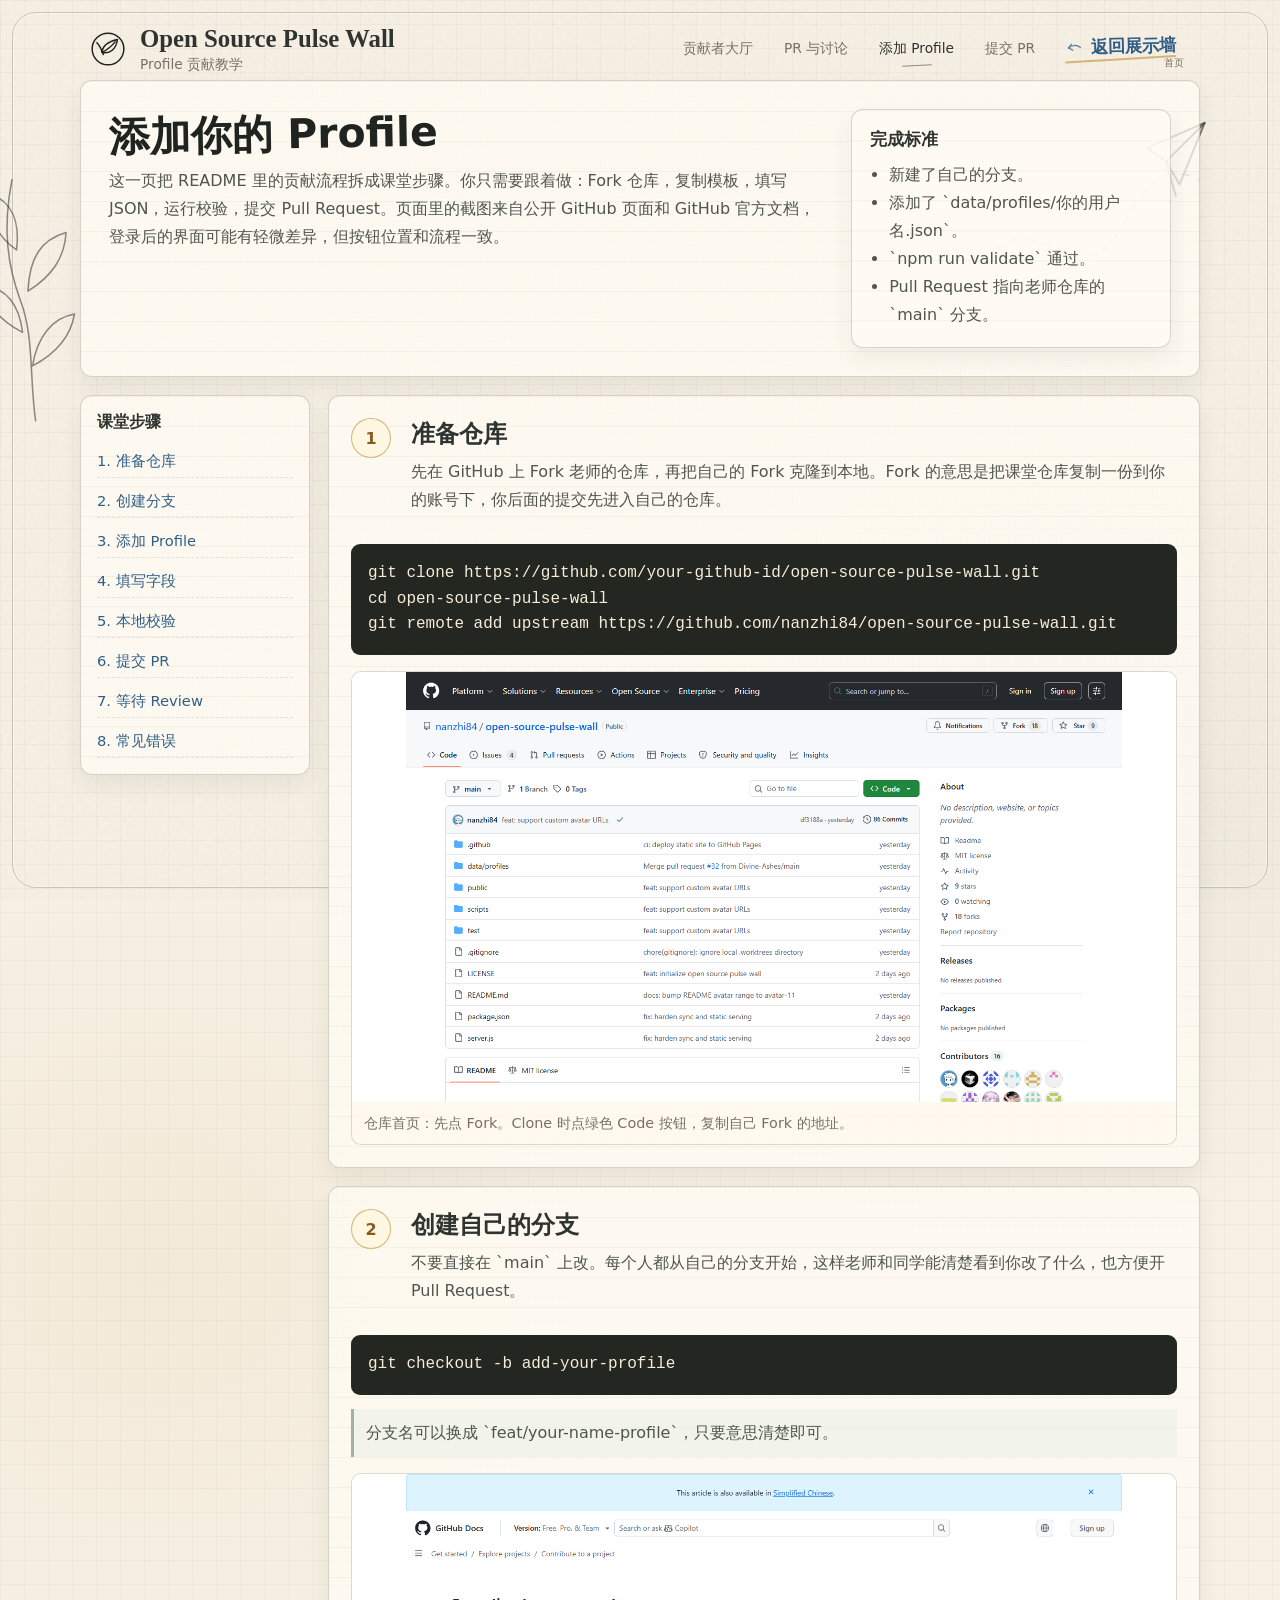
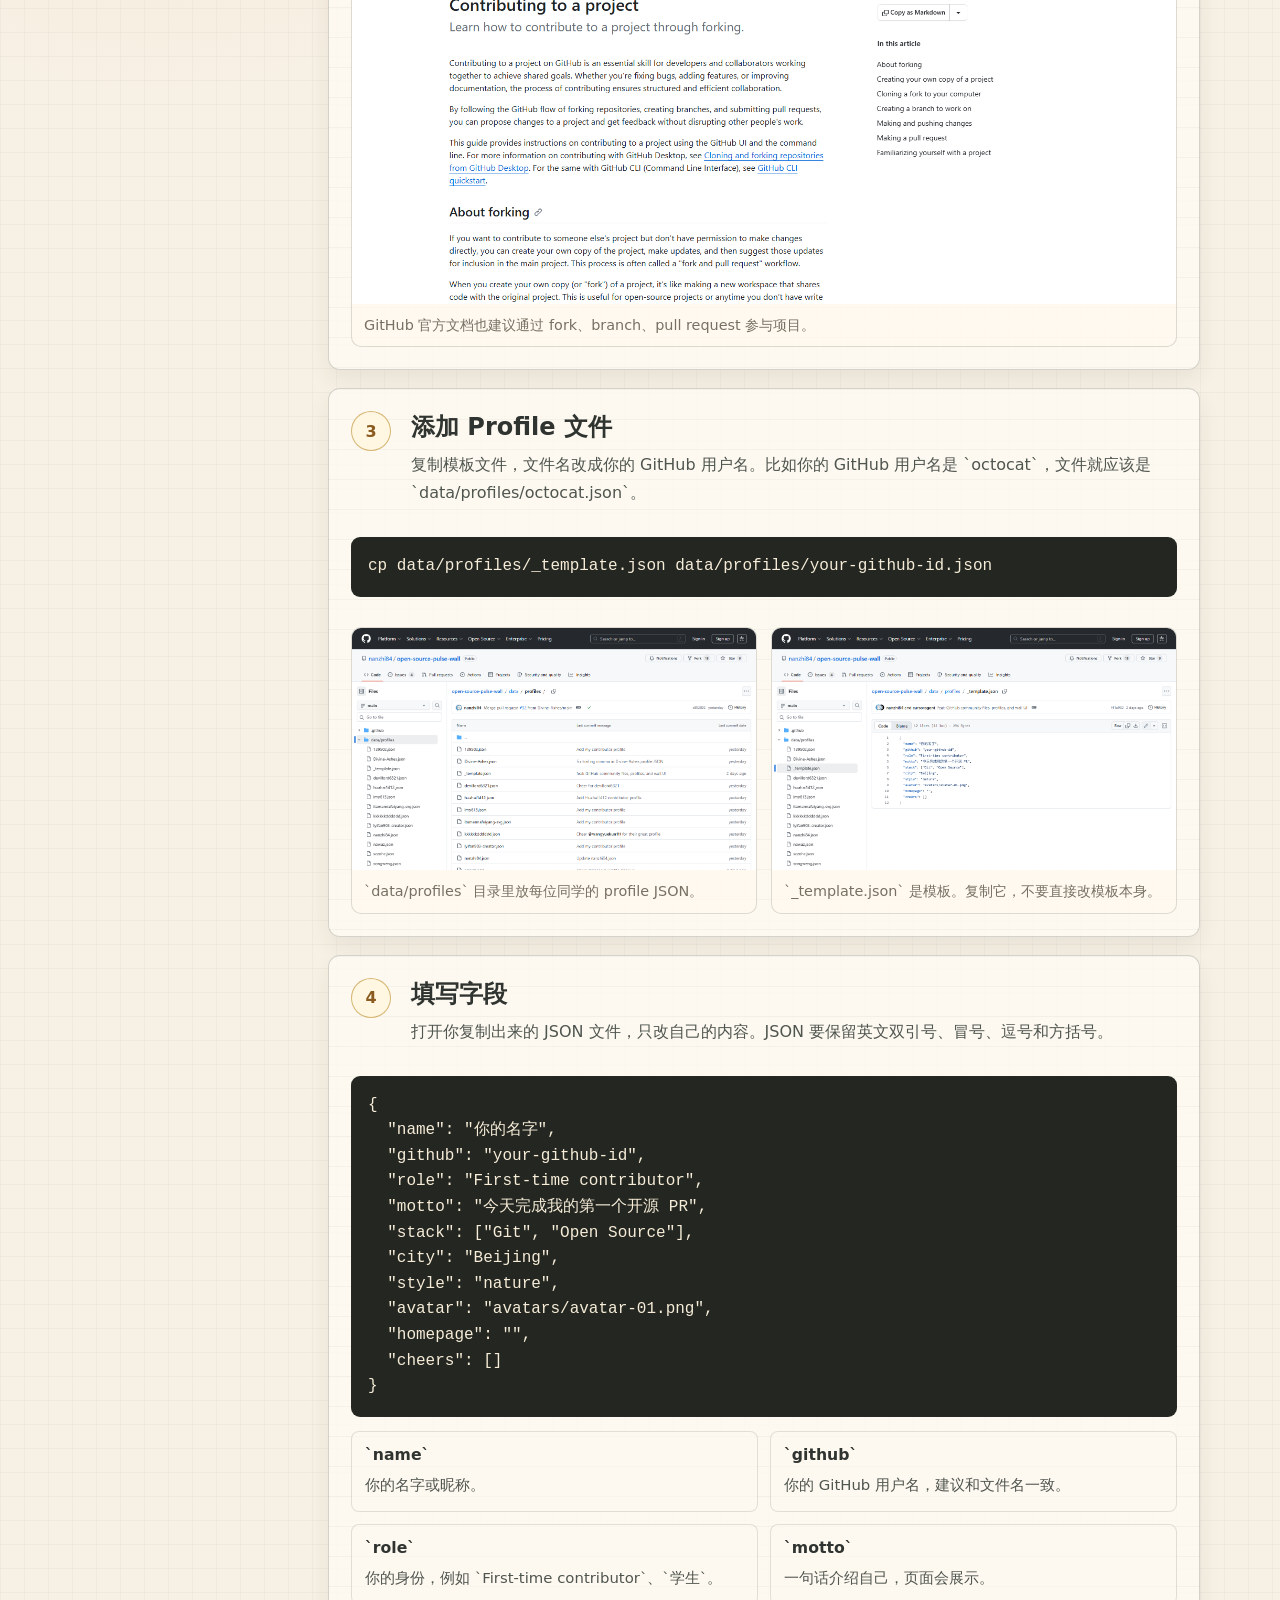
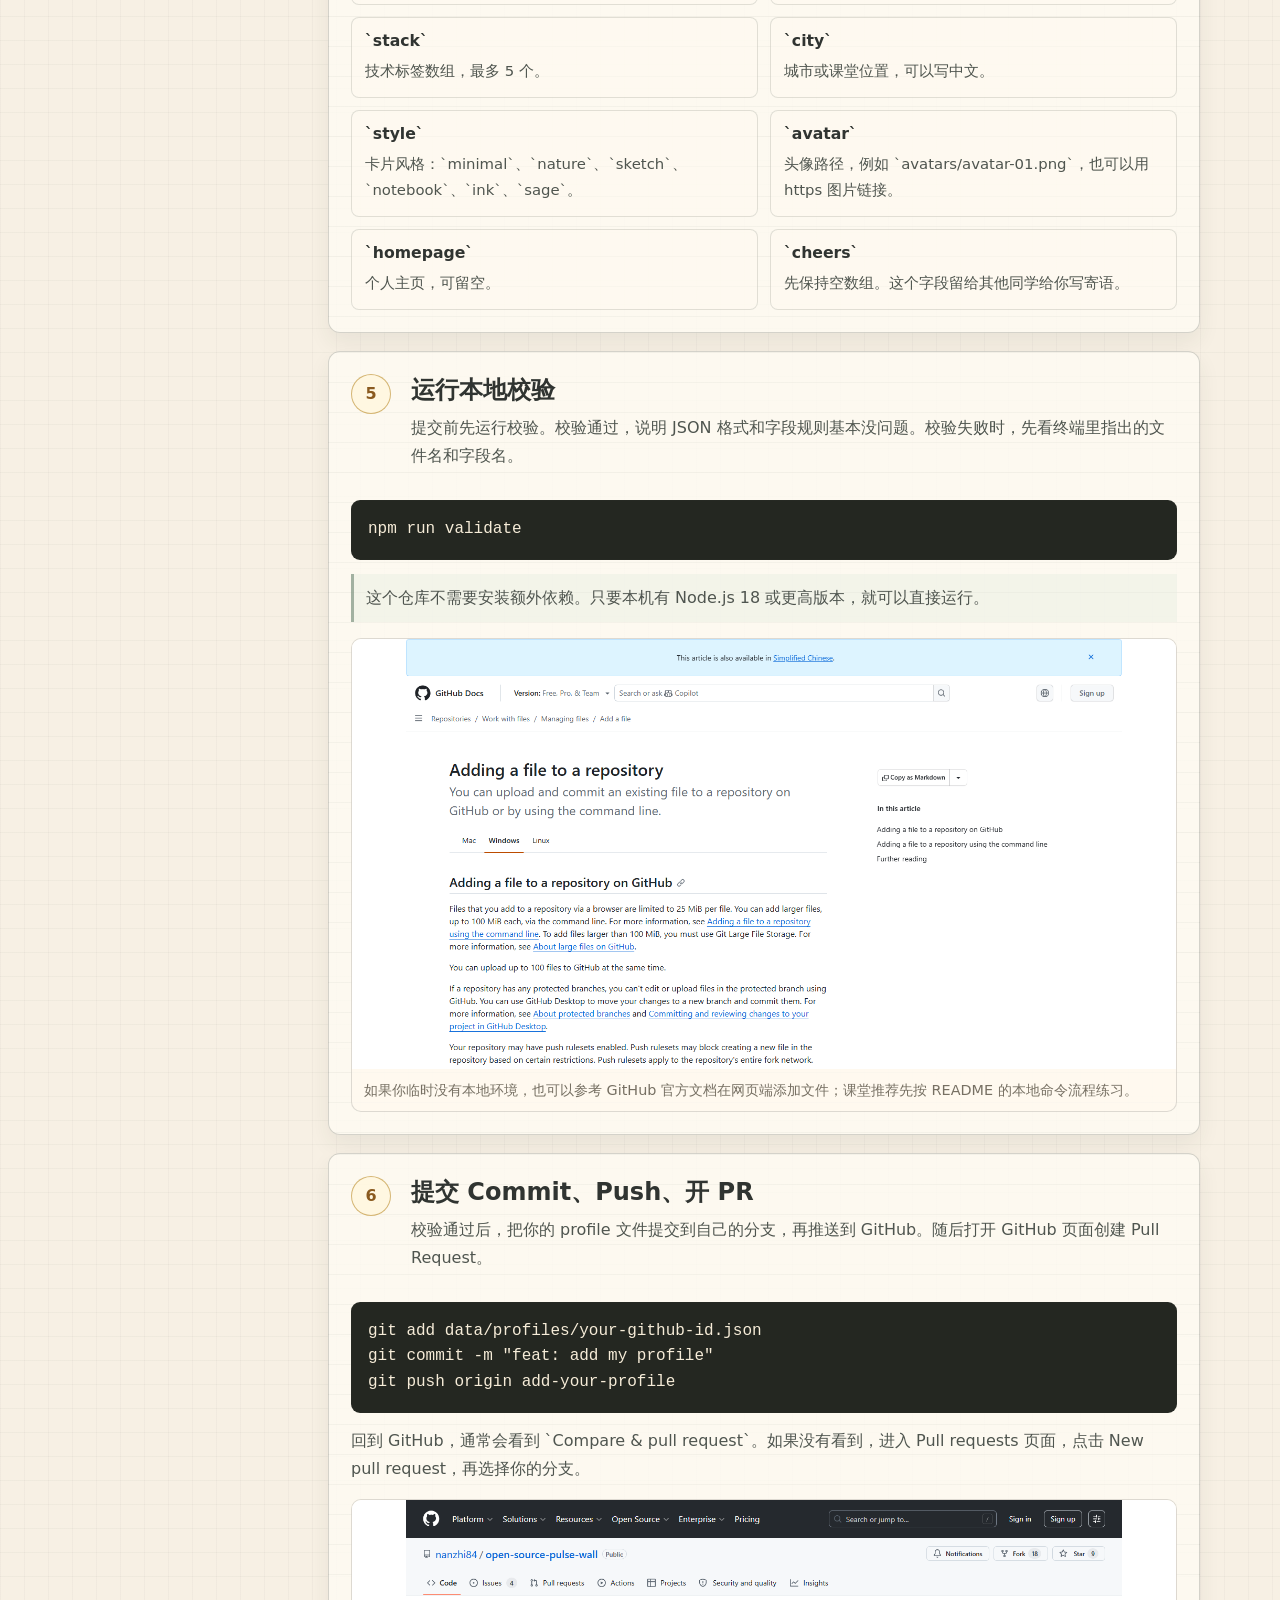
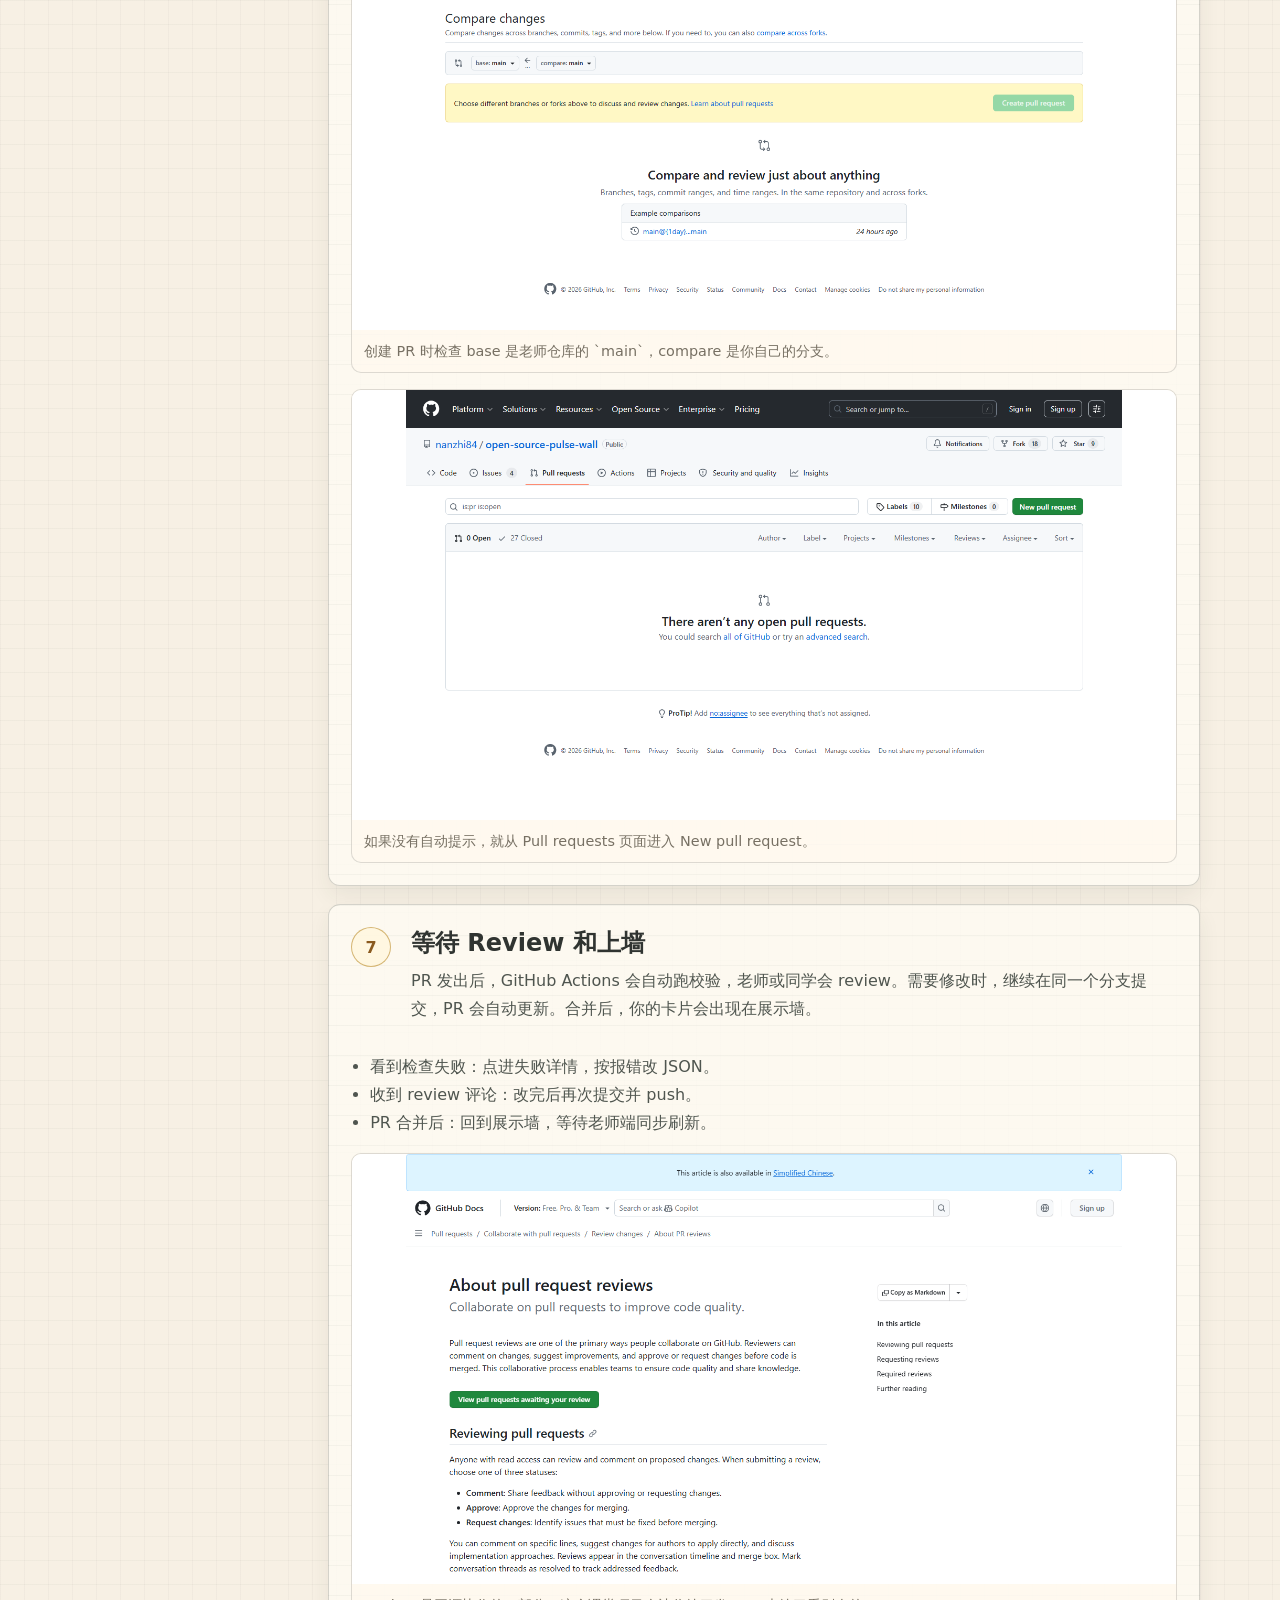
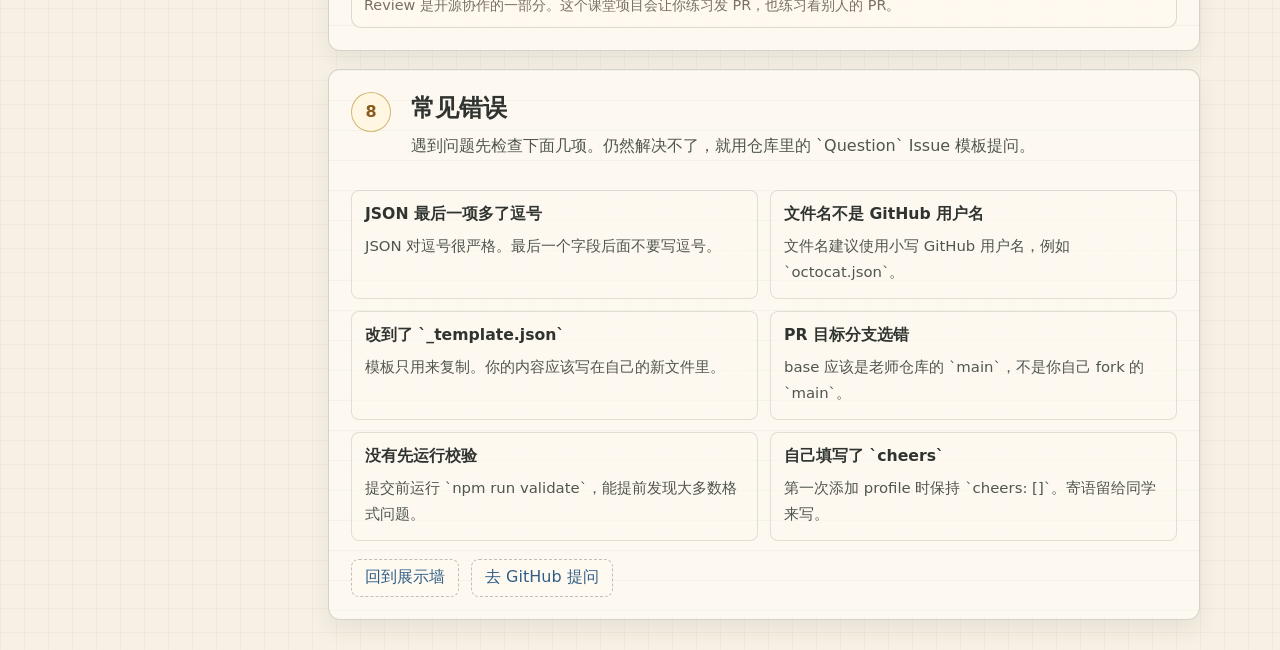
==== commit d761d70a: "fix: refine contribution wall UI" ====
--- a/public/guide.html
+++ b/public/guide.html
@@ -46,7 +46,15 @@
         <a href="#profile" class="active">添加 Profile</a>
         <a href="#pr-flow">提交 PR</a>
       </nav>
-      <a class="guide-back" href="index.html">返回展示墙</a>
+      <div class="topbar-actions guide-actions">
+        <a class="guide-entry guide-back" href="index.html" aria-label="返回 Open Source Pulse Wall 展示墙">
+          <svg viewBox="0 0 24 24" aria-hidden="true"><path d="M20 12c-5-4-11-3-16 1" /><path d="m8 8-4 5 6 3" /></svg>
+          <span>
+            <strong>返回展示墙</strong>
+            <small>首页</small>
+          </span>
+        </a>
+      </div>
     </header>
 
     <section class="guide-hero">
--- a/public/styles.css
+++ b/public/styles.css
@@ -197,6 +197,96 @@
 .topnav a:hover::after,
 .topnav a.active::after { width: 30px; }
 
+.topbar-actions {
+  display: inline-flex;
+  align-items: center;
+  justify-content: flex-end;
+  gap: 18px;
+  min-width: 0;
+}
+
+.guide-entry {
+  position: relative;
+  display: inline-flex;
+  align-items: center;
+  gap: 5px;
+  min-height: 28px;
+  padding: 0 16px 5px 0;
+  border: 0;
+  border-radius: 0;
+  color: var(--ink);
+  background: transparent;
+  text-decoration: none;
+  box-shadow: none;
+  transform: rotate(-1.4deg);
+  transition: color .16s ease, transform .16s ease;
+}
+
+.guide-entry::after {
+  content: "";
+  position: absolute;
+  left: 2px;
+  right: 16px;
+  bottom: 3px;
+  height: 2px;
+  border-radius: 999px;
+  background: rgba(195, 154, 69, .68);
+  transform: rotate(-2deg);
+}
+
+.guide-entry svg {
+  flex: 0 0 auto;
+  width: 23px;
+  height: 18px;
+  fill: none;
+  stroke: currentColor;
+  stroke-width: 1.65;
+  stroke-linecap: round;
+  stroke-linejoin: round;
+  opacity: .78;
+  transform: translateY(-1px) rotate(3deg);
+}
+
+.guide-entry span {
+  position: relative;
+  display: inline-flex;
+  align-items: baseline;
+}
+
+.guide-entry strong {
+  font-family: var(--hand);
+  font-size: 1.08rem;
+  font-weight: 800;
+  line-height: 1;
+  white-space: nowrap;
+}
+
+.guide-entry small {
+  position: absolute;
+  right: -8px;
+  bottom: -14px;
+  color: var(--muted);
+  font-size: .62rem;
+  line-height: 1;
+  transform: rotate(3deg);
+  white-space: nowrap;
+}
+
+.guide-entry:hover,
+.guide-entry:focus-visible {
+  color: var(--sage-dark);
+  outline: 0;
+  transform: translateY(-1px) rotate(-.7deg);
+}
+
+.guide-entry:focus-visible::before {
+  content: "";
+  position: absolute;
+  inset: -5px -9px -12px -7px;
+  border: 1px dashed rgba(49, 94, 134, .5);
+  border-radius: 12px 9px 13px 10px;
+}
+
 .star-badge {
   display: inline-flex;
   align-items: center;
@@ -1719,7 +1809,7 @@
 
 @media (max-width: 980px) {
   .topbar { grid-template-columns: 1fr auto; }
-  .star-badge {
+  .topbar-actions {
     grid-column: 2;
     grid-row: 1;
   }
@@ -1762,7 +1852,8 @@
     gap: 14px;
   }
   .brand,
-  .star-badge { align-self: flex-start; }
+  .topbar-actions { align-self: flex-start; }
+  .topbar-actions { justify-content: flex-start; }
   .topnav { gap: 18px; }
   .edge-plant,
   .paper-plane { display: none; }
@@ -3162,7 +3253,7 @@
 
 .wall-drawer-row {
   display: grid;
-  grid-template-columns: 42px minmax(120px, 1.1fr) minmax(80px, .8fr) auto 22px;
+  grid-template-columns: 42px minmax(160px, 1.15fr) minmax(118px, .72fr) minmax(78px, max-content) 24px;
   align-items: center;
   gap: 10px;
   min-height: 62px;
@@ -3183,9 +3274,17 @@
   filter: grayscale(.14);
 }
 
+.wall-drawer-person,
+.wall-drawer-meta {
+  min-width: 0;
+}
+
 .wall-drawer-person strong,
 .wall-drawer-person small {
   display: block;
+  overflow: hidden;
+  text-overflow: ellipsis;
+  white-space: nowrap;
 }
 
 .wall-drawer-person strong {
@@ -3193,33 +3292,50 @@
 }
 
 .wall-drawer-person small,
-.wall-drawer-recent {
+.wall-drawer-meta {
   color: var(--muted);
   font-size: .78rem;
 }
 
-.wall-drawer-recent span,
-.wall-drawer-recent a {
+.wall-drawer-meta {
+  display: grid;
+  gap: 2px;
+  align-content: center;
+}
+
+.wall-drawer-recent-text,
+.wall-drawer-source {
   display: block;
-}
-
-.wall-drawer-file {
-  margin-top: 3px;
+  min-width: 0;
+  overflow: hidden;
+  text-overflow: ellipsis;
+  white-space: nowrap;
+  line-height: 1.25;
 }
 
 .wall-drawer-badge {
+  justify-self: end;
+  max-width: 128px;
   padding: 4px 8px;
   border: 1px solid rgba(96, 122, 100, .32);
   border-radius: 6px;
   background: rgba(230, 237, 223, .78);
   color: var(--sage-dark);
   font-size: .76rem;
+  overflow: hidden;
+  text-overflow: ellipsis;
   white-space: nowrap;
 }
 
 .wall-drawer-row a {
   color: #315e86;
   text-decoration: none;
+}
+
+.wall-drawer-profile-link {
+  justify-self: center;
+  font-size: .92rem;
+  line-height: 1;
 }
 
 .wall-drawer-empty {
@@ -3269,9 +3385,9 @@
     grid-template-columns: 1fr;
   }
   .wall-drawer-row {
-    grid-template-columns: 42px minmax(0, 1fr) auto;
-  }
-  .wall-drawer-recent {
+    grid-template-columns: 42px minmax(0, 1fr) auto 24px;
+  }
+  .wall-drawer-meta {
     display: none;
   }
 }
@@ -3286,8 +3402,11 @@
   grid-template-columns: minmax(260px, 1fr) auto auto;
 }
 
+.guide-actions {
+  justify-self: end;
+}
+
 .guide-back {
-  justify-self: end;
   color: #315e86;
   text-decoration: none;
   white-space: nowrap;
@@ -3517,7 +3636,7 @@
     grid-template-columns: 1fr;
   }
 
-  .guide-back {
+  .guide-actions {
     justify-self: start;
   }
 
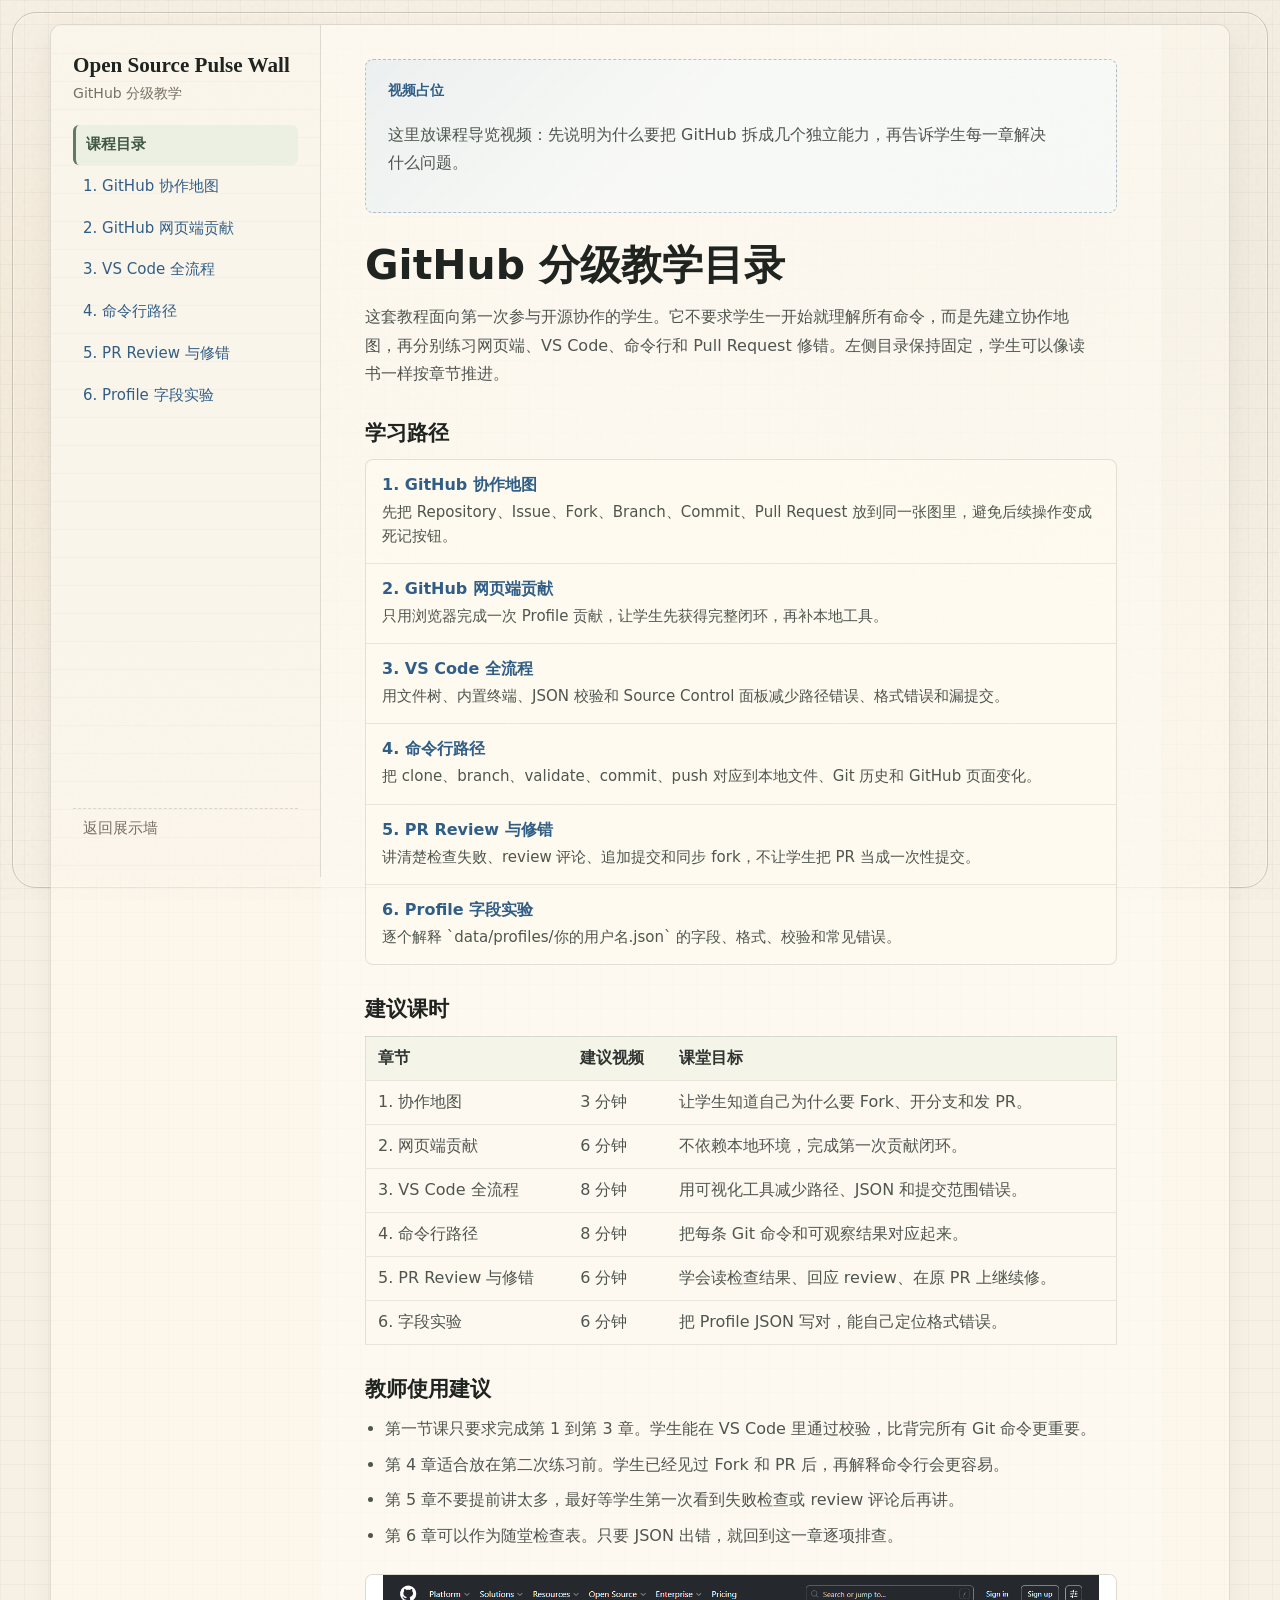
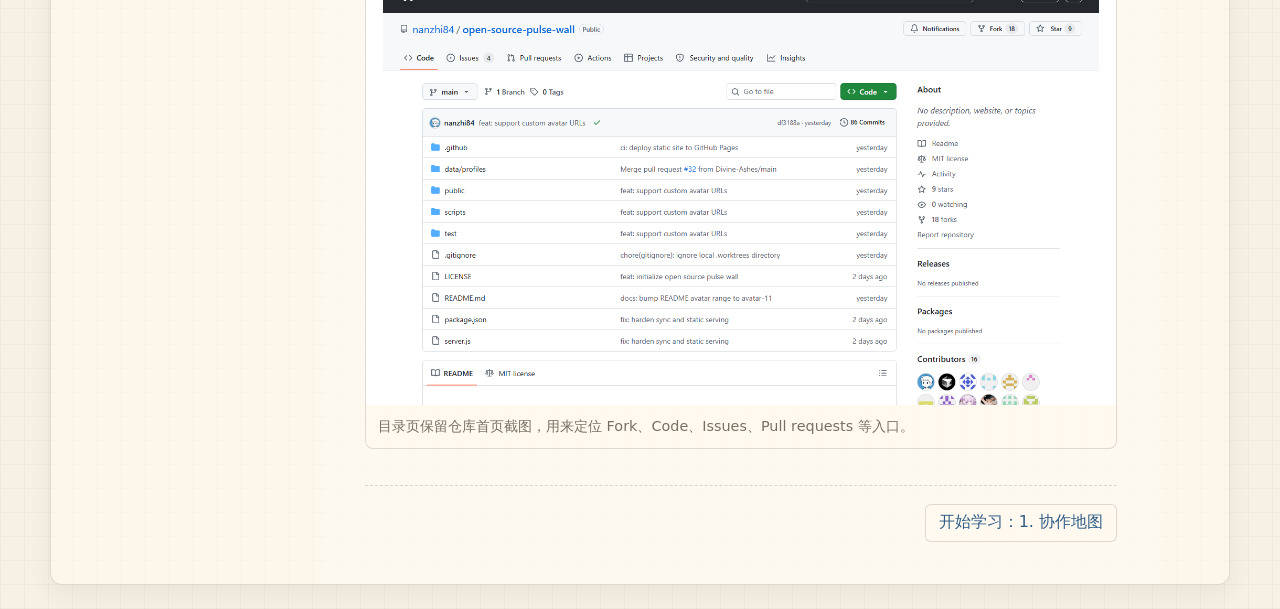
==== commit ea1884ec: "feat: restructure guide docs" ====
--- a/public/guide.html
+++ b/public/guide.html
@@ -3,276 +3,112 @@
 <head>
   <meta charset="utf-8" />
   <meta name="viewport" content="width=device-width, initial-scale=1" />
-  <title>添加 Profile 教学 | Open Source Pulse Wall</title>
-  <meta name="description" content="Open Source Pulse Wall 的 profile 添加与 Pull Request 教学页面。" />
+  <title>GitHub 分级教学目录 | Open Source Pulse Wall</title>
+  <meta name="description" content="Open Source Pulse Wall 的 GitHub 分级教学目录，按章节拆解网页端、VS Code、命令行和 Pull Request 协作。" />
   <link rel="icon" href="favicon.svg" type="image/svg+xml" />
   <link rel="stylesheet" href="styles.css" />
 </head>
 <body>
   <div class="paper-grain" aria-hidden="true"></div>
-  <svg class="edge-plant edge-plant-left" viewBox="0 0 160 360" aria-hidden="true">
-    <path d="M86 342 C78 286 84 230 66 184 C50 140 42 92 55 26" />
-    <path d="M69 226 C38 210 22 190 18 164 C45 168 64 186 69 226Z" />
-    <path d="M76 172 C108 152 124 128 126 95 C94 104 78 127 76 172Z" />
-    <path d="M61 118 C33 98 24 72 28 45 C54 55 66 80 61 118Z" />
-    <path d="M82 270 C112 254 132 232 137 202 C108 207 88 232 82 270Z" />
-  </svg>
-  <svg class="paper-plane" viewBox="0 0 260 220" aria-hidden="true">
-    <path class="plane-path" d="M28 160 C72 118 118 214 160 132 C188 80 214 72 238 88" />
-    <path class="plane" d="M184 54 L244 28 L218 92 L204 68 L184 54Z" />
-    <path class="plane-fold" d="M204 68 L244 28" />
-    <path class="plane-fold" d="M204 68 L214 104" />
-  </svg>
 
-  <main class="page-shell guide-page" id="top">
-    <header class="topbar guide-topbar">
-      <a class="brand" href="index.html" aria-label="返回 Open Source Pulse Wall 首页">
-        <span class="brand-mark" aria-hidden="true">
-          <svg viewBox="0 0 48 48">
-            <circle cx="24" cy="24" r="20" />
-            <path d="M16 28 C18 18 26 14 36 12 C34 24 27 31 16 28Z" />
-            <path d="M17 28 C23 25 28 21 33 15" />
-            <path d="M18 31 C16 25 14 20 10 16" />
-          </svg>
-        </span>
-        <span>
-          <strong>Open Source Pulse Wall</strong>
-          <small>Profile 贡献教学</small>
-        </span>
+  <main class="guide-doc-layout">
+    <aside class="guide-sidebar" aria-label="章节目录">
+      <a class="guide-sidebar-brand" href="guide.html">
+        <strong>Open Source Pulse Wall</strong>
+        <small>GitHub 分级教学</small>
       </a>
-      <nav class="topnav" aria-label="教学页导航">
-        <a href="index.html#wall">贡献者大厅</a>
-        <a href="index.html#board">PR 与讨论</a>
-        <a href="#profile" class="active">添加 Profile</a>
-        <a href="#pr-flow">提交 PR</a>
+      <nav class="guide-sidebar-nav">
+        <a class="is-active" href="guide.html">课程目录</a>
+        <a href="guide-level-0.html">1. GitHub 协作地图</a>
+        <a href="guide-level-1.html">2. GitHub 网页端贡献</a>
+        <a href="guide-level-2.html">3. VS Code 全流程</a>
+        <a href="guide-level-3.html">4. 命令行路径</a>
+        <a href="guide-level-4.html">5. PR Review 与修错</a>
+        <a href="guide-profile-lab.html">6. Profile 字段实验</a>
       </nav>
-      <div class="topbar-actions guide-actions">
-        <a class="guide-entry guide-back" href="index.html" aria-label="返回 Open Source Pulse Wall 展示墙">
-          <svg viewBox="0 0 24 24" aria-hidden="true"><path d="M20 12c-5-4-11-3-16 1" /><path d="m8 8-4 5 6 3" /></svg>
-          <span>
-            <strong>返回展示墙</strong>
-            <small>首页</small>
-          </span>
-        </a>
+      <a class="guide-sidebar-back" href="index.html">返回展示墙</a>
+    </aside>
+
+    <article class="guide-doc-main">
+      <div class="guide-video-placeholder">
+        <span>视频占位</span>
+        <p>这里放课程导览视频：先说明为什么要把 GitHub 拆成几个独立能力，再告诉学生每一章解决什么问题。</p>
       </div>
-    </header>
 
-    <section class="guide-hero">
-      <div>
-        <h1>添加你的 Profile</h1>
-        <p>这一页把 README 里的贡献流程拆成课堂步骤。你只需要跟着做：Fork 仓库，复制模板，填写 JSON，运行校验，提交 Pull Request。页面里的截图来自公开 GitHub 页面和 GitHub 官方文档，登录后的界面可能有轻微差异，但按钮位置和流程一致。</p>
-      </div>
-      <aside class="guide-checklist" aria-label="完成标准">
-        <h2>完成标准</h2>
-        <ul>
-          <li>新建了自己的分支。</li>
-          <li>添加了 `data/profiles/你的用户名.json`。</li>
-          <li>`npm run validate` 通过。</li>
-          <li>Pull Request 指向老师仓库的 `main` 分支。</li>
+      <h1>GitHub 分级教学目录</h1>
+      <p class="guide-doc-lead">这套教程面向第一次参与开源协作的学生。它不要求学生一开始就理解所有命令，而是先建立协作地图，再分别练习网页端、VS Code、命令行和 Pull Request 修错。左侧目录保持固定，学生可以像读书一样按章节推进。</p>
+
+      <section class="guide-doc-section">
+        <h2>学习路径</h2>
+        <div class="guide-doc-index">
+          <a href="guide-level-0.html">
+            <strong>1. GitHub 协作地图</strong>
+            <span>先把 Repository、Issue、Fork、Branch、Commit、Pull Request 放到同一张图里，避免后续操作变成死记按钮。</span>
+          </a>
+          <a href="guide-level-1.html">
+            <strong>2. GitHub 网页端贡献</strong>
+            <span>只用浏览器完成一次 Profile 贡献，让学生先获得完整闭环，再补本地工具。</span>
+          </a>
+          <a href="guide-level-2.html">
+            <strong>3. VS Code 全流程</strong>
+            <span>用文件树、内置终端、JSON 校验和 Source Control 面板减少路径错误、格式错误和漏提交。</span>
+          </a>
+          <a href="guide-level-3.html">
+            <strong>4. 命令行路径</strong>
+            <span>把 clone、branch、validate、commit、push 对应到本地文件、Git 历史和 GitHub 页面变化。</span>
+          </a>
+          <a href="guide-level-4.html">
+            <strong>5. PR Review 与修错</strong>
+            <span>讲清楚检查失败、review 评论、追加提交和同步 fork，不让学生把 PR 当成一次性提交。</span>
+          </a>
+          <a href="guide-profile-lab.html">
+            <strong>6. Profile 字段实验</strong>
+            <span>逐个解释 `data/profiles/你的用户名.json` 的字段、格式、校验和常见错误。</span>
+          </a>
+        </div>
+      </section>
+
+      <section class="guide-doc-section">
+        <h2>建议课时</h2>
+        <table class="guide-doc-table">
+          <thead>
+            <tr>
+              <th>章节</th>
+              <th>建议视频</th>
+              <th>课堂目标</th>
+            </tr>
+          </thead>
+          <tbody>
+            <tr><td>1. 协作地图</td><td>3 分钟</td><td>让学生知道自己为什么要 Fork、开分支和发 PR。</td></tr>
+            <tr><td>2. 网页端贡献</td><td>6 分钟</td><td>不依赖本地环境，完成第一次贡献闭环。</td></tr>
+            <tr><td>3. VS Code 全流程</td><td>8 分钟</td><td>用可视化工具减少路径、JSON 和提交范围错误。</td></tr>
+            <tr><td>4. 命令行路径</td><td>8 分钟</td><td>把每条 Git 命令和可观察结果对应起来。</td></tr>
+            <tr><td>5. PR Review 与修错</td><td>6 分钟</td><td>学会读检查结果、回应 review、在原 PR 上继续修。</td></tr>
+            <tr><td>6. 字段实验</td><td>6 分钟</td><td>把 Profile JSON 写对，能自己定位格式错误。</td></tr>
+          </tbody>
+        </table>
+      </section>
+
+      <section class="guide-doc-section">
+        <h2>教师使用建议</h2>
+        <ul class="guide-doc-list">
+          <li>第一节课只要求完成第 1 到第 3 章。学生能在 VS Code 里通过校验，比背完所有 Git 命令更重要。</li>
+          <li>第 4 章适合放在第二次练习前。学生已经见过 Fork 和 PR 后，再解释命令行会更容易。</li>
+          <li>第 5 章不要提前讲太多，最好等学生第一次看到失败检查或 review 评论后再讲。</li>
+          <li>第 6 章可以作为随堂检查表。只要 JSON 出错，就回到这一章逐项排查。</li>
         </ul>
-      </aside>
-    </section>
+      </section>
 
-    <div class="guide-layout">
-      <aside class="guide-toc" aria-label="教学目录">
-        <strong>课堂步骤</strong>
-        <a href="#prepare">1. 准备仓库</a>
-        <a href="#branch">2. 创建分支</a>
-        <a href="#profile">3. 添加 Profile</a>
-        <a href="#fields">4. 填写字段</a>
-        <a href="#validate">5. 本地校验</a>
-        <a href="#pr-flow">6. 提交 PR</a>
-        <a href="#review">7. 等待 Review</a>
-        <a href="#mistakes">8. 常见错误</a>
-      </aside>
+      <figure class="guide-shot">
+        <img src="guide-assets/01-repo-home.png" alt="GitHub 仓库首页截图，顶部有 Fork 和 Code 按钮。" loading="lazy" />
+        <figcaption>目录页保留仓库首页截图，用来定位 Fork、Code、Issues、Pull requests 等入口。</figcaption>
+      </figure>
 
-      <div class="guide-content">
-        <section class="guide-step-card" id="prepare">
-          <div class="guide-step-head">
-            <span>1</span>
-            <div>
-              <h2>准备仓库</h2>
-              <p>先在 GitHub 上 Fork 老师的仓库，再把自己的 Fork 克隆到本地。Fork 的意思是把课堂仓库复制一份到你的账号下，你后面的提交先进入自己的仓库。</p>
-            </div>
-          </div>
-          <pre><code>git clone https://github.com/your-github-id/open-source-pulse-wall.git
-cd open-source-pulse-wall
-git remote add upstream https://github.com/nanzhi84/open-source-pulse-wall.git</code></pre>
-          <figure class="guide-shot">
-            <img src="guide-assets/01-repo-home.png" alt="GitHub 仓库首页截图，顶部有 Fork 和 Code 按钮。" loading="lazy" />
-            <figcaption>仓库首页：先点 Fork。Clone 时点绿色 Code 按钮，复制自己 Fork 的地址。</figcaption>
-          </figure>
-        </section>
-
-        <section class="guide-step-card" id="branch">
-          <div class="guide-step-head">
-            <span>2</span>
-            <div>
-              <h2>创建自己的分支</h2>
-              <p>不要直接在 `main` 上改。每个人都从自己的分支开始，这样老师和同学能清楚看到你改了什么，也方便开 Pull Request。</p>
-            </div>
-          </div>
-          <pre><code>git checkout -b add-your-profile</code></pre>
-          <p class="guide-note">分支名可以换成 `feat/your-name-profile`，只要意思清楚即可。</p>
-          <figure class="guide-shot">
-            <img src="guide-assets/04-contributing-docs.png" alt="GitHub 官方贡献项目文档截图。" loading="lazy" />
-            <figcaption>GitHub 官方文档也建议通过 fork、branch、pull request 参与项目。</figcaption>
-          </figure>
-        </section>
-
-        <section class="guide-step-card" id="profile">
-          <div class="guide-step-head">
-            <span>3</span>
-            <div>
-              <h2>添加 Profile 文件</h2>
-              <p>复制模板文件，文件名改成你的 GitHub 用户名。比如你的 GitHub 用户名是 `octocat`，文件就应该是 `data/profiles/octocat.json`。</p>
-            </div>
-          </div>
-          <pre><code>cp data/profiles/_template.json data/profiles/your-github-id.json</code></pre>
-          <div class="guide-two-shots">
-            <figure class="guide-shot">
-              <img src="guide-assets/02-profile-directory.png" alt="data/profiles 目录截图。" loading="lazy" />
-              <figcaption>`data/profiles` 目录里放每位同学的 profile JSON。</figcaption>
-            </figure>
-            <figure class="guide-shot">
-              <img src="guide-assets/03-profile-template.png" alt="_template.json 文件截图。" loading="lazy" />
-              <figcaption>`_template.json` 是模板。复制它，不要直接改模板本身。</figcaption>
-            </figure>
-          </div>
-        </section>
-
-        <section class="guide-step-card" id="fields">
-          <div class="guide-step-head">
-            <span>4</span>
-            <div>
-              <h2>填写字段</h2>
-              <p>打开你复制出来的 JSON 文件，只改自己的内容。JSON 要保留英文双引号、冒号、逗号和方括号。</p>
-            </div>
-          </div>
-          <pre><code>{
-  "name": "你的名字",
-  "github": "your-github-id",
-  "role": "First-time contributor",
-  "motto": "今天完成我的第一个开源 PR",
-  "stack": ["Git", "Open Source"],
-  "city": "Beijing",
-  "style": "nature",
-  "avatar": "avatars/avatar-01.png",
-  "homepage": "",
-  "cheers": []
-}</code></pre>
-          <div class="guide-field-grid">
-            <article><h3>`name`</h3><p>你的名字或昵称。</p></article>
-            <article><h3>`github`</h3><p>你的 GitHub 用户名，建议和文件名一致。</p></article>
-            <article><h3>`role`</h3><p>你的身份，例如 `First-time contributor`、`学生`。</p></article>
-            <article><h3>`motto`</h3><p>一句话介绍自己，页面会展示。</p></article>
-            <article><h3>`stack`</h3><p>技术标签数组，最多 5 个。</p></article>
-            <article><h3>`city`</h3><p>城市或课堂位置，可以写中文。</p></article>
-            <article><h3>`style`</h3><p>卡片风格：`minimal`、`nature`、`sketch`、`notebook`、`ink`、`sage`。</p></article>
-            <article><h3>`avatar`</h3><p>头像路径，例如 `avatars/avatar-01.png`，也可以用 https 图片链接。</p></article>
-            <article><h3>`homepage`</h3><p>个人主页，可留空。</p></article>
-            <article><h3>`cheers`</h3><p>先保持空数组。这个字段留给其他同学给你写寄语。</p></article>
-          </div>
-        </section>
-
-        <section class="guide-step-card" id="validate">
-          <div class="guide-step-head">
-            <span>5</span>
-            <div>
-              <h2>运行本地校验</h2>
-              <p>提交前先运行校验。校验通过，说明 JSON 格式和字段规则基本没问题。校验失败时，先看终端里指出的文件名和字段名。</p>
-            </div>
-          </div>
-          <pre><code>npm run validate</code></pre>
-          <p class="guide-note">这个仓库不需要安装额外依赖。只要本机有 Node.js 18 或更高版本，就可以直接运行。</p>
-          <figure class="guide-shot">
-            <img src="guide-assets/05-add-file-docs.png" alt="GitHub 官方添加文件文档截图。" loading="lazy" />
-            <figcaption>如果你临时没有本地环境，也可以参考 GitHub 官方文档在网页端添加文件；课堂推荐先按 README 的本地命令流程练习。</figcaption>
-          </figure>
-        </section>
-
-        <section class="guide-step-card" id="pr-flow">
-          <div class="guide-step-head">
-            <span>6</span>
-            <div>
-              <h2>提交 Commit、Push、开 PR</h2>
-              <p>校验通过后，把你的 profile 文件提交到自己的分支，再推送到 GitHub。随后打开 GitHub 页面创建 Pull Request。</p>
-            </div>
-          </div>
-          <pre><code>git add data/profiles/your-github-id.json
-git commit -m "feat: add my profile"
-git push origin add-your-profile</code></pre>
-          <p>回到 GitHub，通常会看到 `Compare & pull request`。如果没有看到，进入 Pull requests 页面，点击 New pull request，再选择你的分支。</p>
-          <figure class="guide-shot">
-            <img src="guide-assets/06-compare-page.png" alt="GitHub Compare changes 页面截图。" loading="lazy" />
-            <figcaption>创建 PR 时检查 base 是老师仓库的 `main`，compare 是你自己的分支。</figcaption>
-          </figure>
-          <figure class="guide-shot">
-            <img src="guide-assets/07-pulls-page.png" alt="GitHub Pull requests 页面截图。" loading="lazy" />
-            <figcaption>如果没有自动提示，就从 Pull requests 页面进入 New pull request。</figcaption>
-          </figure>
-        </section>
-
-        <section class="guide-step-card" id="review">
-          <div class="guide-step-head">
-            <span>7</span>
-            <div>
-              <h2>等待 Review 和上墙</h2>
-              <p>PR 发出后，GitHub Actions 会自动跑校验，老师或同学会 review。需要修改时，继续在同一个分支提交，PR 会自动更新。合并后，你的卡片会出现在展示墙。</p>
-            </div>
-          </div>
-          <ul class="guide-clean-list">
-            <li>看到检查失败：点进失败详情，按报错改 JSON。</li>
-            <li>收到 review 评论：改完后再次提交并 push。</li>
-            <li>PR 合并后：回到展示墙，等待老师端同步刷新。</li>
-          </ul>
-          <figure class="guide-shot">
-            <img src="guide-assets/08-review-docs.png" alt="GitHub 官方 Pull Request review 文档截图。" loading="lazy" />
-            <figcaption>Review 是开源协作的一部分。这个课堂项目会让你练习发 PR，也练习看别人的 PR。</figcaption>
-          </figure>
-        </section>
-
-        <section class="guide-step-card" id="mistakes">
-          <div class="guide-step-head">
-            <span>8</span>
-            <div>
-              <h2>常见错误</h2>
-              <p>遇到问题先检查下面几项。仍然解决不了，就用仓库里的 `Question` Issue 模板提问。</p>
-            </div>
-          </div>
-          <div class="guide-mistakes">
-            <article>
-              <h3>JSON 最后一项多了逗号</h3>
-              <p>JSON 对逗号很严格。最后一个字段后面不要写逗号。</p>
-            </article>
-            <article>
-              <h3>文件名不是 GitHub 用户名</h3>
-              <p>文件名建议使用小写 GitHub 用户名，例如 `octocat.json`。</p>
-            </article>
-            <article>
-              <h3>改到了 `_template.json`</h3>
-              <p>模板只用来复制。你的内容应该写在自己的新文件里。</p>
-            </article>
-            <article>
-              <h3>PR 目标分支选错</h3>
-              <p>base 应该是老师仓库的 `main`，不是你自己 fork 的 `main`。</p>
-            </article>
-            <article>
-              <h3>没有先运行校验</h3>
-              <p>提交前运行 `npm run validate`，能提前发现大多数格式问题。</p>
-            </article>
-            <article>
-              <h3>自己填写了 `cheers`</h3>
-              <p>第一次添加 profile 时保持 `cheers: []`。寄语留给同学来写。</p>
-            </article>
-          </div>
-          <div class="guide-next-actions">
-            <a href="index.html#wall">回到展示墙</a>
-            <a href="https://github.com/nanzhi84/open-source-pulse-wall/issues/new/choose" target="_blank" rel="noreferrer">去 GitHub 提问</a>
-          </div>
-        </section>
-      </div>
-    </div>
+      <nav class="guide-doc-pager" aria-label="章节导航">
+        <span></span>
+        <a href="guide-level-0.html">开始学习：1. 协作地图</a>
+      </nav>
+    </article>
   </main>
 </body>
 </html>
--- a/public/styles.css
+++ b/public/styles.css
@@ -2219,6 +2219,8 @@
   display: inline-flex;
   align-items: center;
   gap: 10px;
+  flex: 1 1 auto;
+  min-width: 0;
 }
 
 .board-column-title h3 {
@@ -2253,9 +2255,11 @@
 }
 
 .board-column-link {
+  flex: 0 0 auto;
   font-size: .8rem;
   color: var(--muted);
   text-decoration: none;
+  white-space: nowrap;
 }
 
 .board-column-link::after {
@@ -3399,7 +3403,7 @@
 }
 
 .guide-topbar {
-  grid-template-columns: minmax(260px, 1fr) auto auto;
+  grid-template-columns: minmax(260px, 1fr) auto;
 }
 
 .guide-actions {
@@ -3441,6 +3445,7 @@
   font-size: clamp(2rem, 3.2vw, 2.75rem);
   line-height: 1.12;
   letter-spacing: 0;
+  white-space: normal;
 }
 
 .guide-hero p,
@@ -3462,9 +3467,17 @@
 }
 
 .guide-checklist ul,
-.guide-clean-list {
+.guide-clean-list,
+.guide-process-list {
   margin: 0;
   padding-left: 1.2rem;
+}
+
+.guide-process-list {
+  display: grid;
+  gap: 8px;
+  color: var(--ink-soft);
+  line-height: 1.72;
 }
 
 .guide-layout {
@@ -3507,6 +3520,15 @@
 .guide-step-card {
   padding: 22px;
   scroll-margin-top: 20px;
+}
+
+.guide-book-page .guide-step-card,
+.guide-chapter-page .guide-step-card {
+  margin-bottom: 18px;
+}
+
+.guide-chapter-page {
+  width: min(960px, calc(100% - 32px));
 }
 
 .guide-step-head {
@@ -3526,12 +3548,17 @@
   border-radius: 50%;
   background: rgba(255, 246, 223, .86);
   color: #8a5a1f;
+  font-size: .78rem;
   font-weight: 800;
 }
 
 .guide-step-head h2,
 .guide-field-grid h3,
-.guide-mistakes h3 {
+.guide-mistakes h3,
+.guide-level-grid h3,
+.guide-term-grid h3,
+.guide-command-grid h3,
+.guide-video-grid h3 {
   margin: 0 0 8px;
   font-family: inherit;
   letter-spacing: 0;
@@ -3539,6 +3566,29 @@
 
 .guide-step-head h2 {
   font-size: 1.5rem;
+}
+
+.guide-step-head h1 {
+  margin: 0 0 8px;
+  color: var(--charcoal);
+  font-family: inherit;
+  font-size: clamp(1.9rem, 3vw, 2.65rem);
+  line-height: 1.16;
+  letter-spacing: 0;
+  white-space: normal;
+  transform: none;
+}
+
+.guide-chapter-section {
+  margin-top: 18px;
+}
+
+.guide-chapter-section h2,
+.guide-check-panel h2 {
+  margin: 0 0 12px;
+  font-family: inherit;
+  font-size: 1.2rem;
+  letter-spacing: 0;
 }
 
 .guide-step-card pre {
@@ -3587,31 +3637,182 @@
   gap: 14px;
 }
 
+.guide-level-grid,
+.guide-term-grid,
 .guide-field-grid,
-.guide-mistakes {
+.guide-mistakes,
+.guide-command-grid,
+.guide-video-grid {
   display: grid;
   grid-template-columns: repeat(2, minmax(0, 1fr));
   gap: 12px;
   margin-top: 14px;
 }
 
+.guide-level-grid {
+  grid-template-columns: repeat(auto-fit, minmax(190px, 1fr));
+}
+
+.guide-term-grid,
+.guide-command-grid {
+  grid-template-columns: repeat(3, minmax(0, 1fr));
+}
+
+.guide-video-grid {
+  grid-template-columns: repeat(auto-fit, minmax(170px, 1fr));
+}
+
+.guide-book-grid {
+  display: grid;
+  grid-template-columns: repeat(2, minmax(0, 1fr));
+  gap: 14px;
+  margin-top: 16px;
+}
+
+.guide-book-card {
+  display: grid;
+  align-content: start;
+  min-height: 170px;
+  padding: 16px;
+  border: 1px solid rgba(48, 52, 49, .16);
+  border-radius: 9px;
+  background: rgba(255, 250, 240, .58);
+  color: var(--ink);
+  text-decoration: none;
+  transition: transform .16s ease, border-color .16s ease, background-color .16s ease;
+}
+
+.guide-book-card:hover,
+.guide-book-card:focus-visible {
+  border-color: rgba(49, 94, 134, .38);
+  background: rgba(255, 250, 240, .82);
+  outline: 0;
+  transform: translateY(-2px);
+}
+
+.guide-book-card strong {
+  width: fit-content;
+  margin-bottom: 12px;
+  padding: 4px 8px;
+  border: 1px dashed rgba(195, 154, 69, .55);
+  border-radius: 6px;
+  color: #8a5a1f;
+  background: rgba(255, 246, 223, .72);
+  font-size: .78rem;
+}
+
+.guide-book-card h3 {
+  margin: 0 0 8px;
+  font-family: inherit;
+  font-size: 1.12rem;
+  letter-spacing: 0;
+}
+
+.guide-book-card p {
+  margin: 0;
+  color: var(--ink-soft);
+  font-size: .95rem;
+  line-height: 1.65;
+}
+
 .guide-field-grid article,
-.guide-mistakes article {
+.guide-mistakes article,
+.guide-level-grid article,
+.guide-term-grid article,
+.guide-command-grid article,
+.guide-video-grid article {
   padding: 13px;
   border: 1px solid rgba(48, 52, 49, .14);
   border-radius: 8px;
   background: rgba(255, 250, 240, .52);
 }
 
+.guide-level-grid article {
+  display: grid;
+  align-content: start;
+  min-height: 150px;
+  border-color: rgba(96, 122, 100, .22);
+  background: rgba(250, 246, 236, .72);
+}
+
+.guide-level-grid strong {
+  width: fit-content;
+  margin-bottom: 10px;
+  padding: 4px 8px;
+  border: 1px dashed rgba(195, 154, 69, .55);
+  border-radius: 6px;
+  color: #8a5a1f;
+  background: rgba(255, 246, 223, .72);
+  font-size: .78rem;
+}
+
 .guide-field-grid h3,
-.guide-mistakes h3 {
+.guide-mistakes h3,
+.guide-level-grid h3,
+.guide-term-grid h3,
+.guide-command-grid h3,
+.guide-video-grid h3 {
   font-size: .98rem;
 }
 
 .guide-field-grid p,
-.guide-mistakes p {
+.guide-mistakes p,
+.guide-level-grid p,
+.guide-term-grid p,
+.guide-command-grid p,
+.guide-video-grid p {
   margin: 0;
   font-size: .93rem;
+}
+
+.guide-video-slot {
+  display: grid;
+  gap: 6px;
+  margin: 16px 0 0;
+  padding: 13px 14px;
+  border: 1px dashed rgba(49, 94, 134, .35);
+  border-radius: 9px;
+  background: rgba(235, 242, 248, .48);
+}
+
+.guide-video-slot span {
+  color: #315e86;
+  font-size: .82rem;
+  font-weight: 800;
+}
+
+.guide-video-slot p {
+  margin: 0;
+}
+
+.guide-check-panel {
+  margin-top: 18px;
+  padding: 14px;
+  border: 1px dashed rgba(96, 122, 100, .32);
+  border-radius: 9px;
+  background: rgba(230, 237, 223, .36);
+}
+
+.guide-chapter-nav {
+  display: flex;
+  flex-wrap: wrap;
+  justify-content: space-between;
+  gap: 12px;
+  margin-top: 22px;
+  padding-top: 16px;
+  border-top: 1px dashed rgba(48, 52, 49, .16);
+}
+
+.guide-chapter-nav a {
+  display: inline-flex;
+  align-items: center;
+  min-height: 38px;
+  padding: 0 13px;
+  border: 1px dashed rgba(48, 52, 49, .3);
+  border-radius: 8px;
+  background: rgba(255, 250, 240, .75);
+  color: #315e86;
+  text-decoration: none;
 }
 
 .guide-next-actions {
@@ -3663,8 +3864,11 @@
 
   .guide-toc,
   .guide-two-shots,
+  .guide-book-grid,
+  .guide-term-grid,
   .guide-field-grid,
-  .guide-mistakes {
+  .guide-mistakes,
+  .guide-command-grid {
     grid-template-columns: 1fr;
   }
 
@@ -3677,3 +3881,341 @@
     height: 34px;
   }
 }
+
+/* Documentation-style guide pages */
+.guide-doc-layout {
+  position: relative;
+  z-index: 3;
+  display: grid;
+  grid-template-columns: 270px minmax(0, 1fr);
+  gap: 0;
+  width: min(1180px, calc(100% - 32px));
+  min-height: calc(100vh - 48px);
+  margin: 24px auto;
+  border: 1px solid rgba(48, 52, 49, .14);
+  border-radius: 12px;
+  background: rgba(255, 250, 240, .58);
+  box-shadow: 0 12px 24px rgba(48, 52, 49, .06);
+  overflow: clip;
+}
+
+.guide-sidebar {
+  position: sticky;
+  top: 0;
+  align-self: start;
+  display: grid;
+  grid-template-rows: auto 1fr auto;
+  gap: 22px;
+  height: calc(100vh - 48px);
+  min-height: 620px;
+  padding: 28px 22px;
+  border-right: 1px solid rgba(48, 52, 49, .14);
+  background:
+    linear-gradient(rgba(48, 52, 49, .026) 1px, transparent 1px),
+    rgba(250, 246, 236, .82);
+  background-size: 100% 28px;
+}
+
+.guide-sidebar-brand {
+  color: var(--ink);
+  text-decoration: none;
+}
+
+.guide-sidebar-brand strong {
+  display: block;
+  color: var(--charcoal);
+  font-family: var(--hand);
+  font-size: 1.32rem;
+  line-height: 1.18;
+}
+
+.guide-sidebar-brand small {
+  display: block;
+  margin-top: 6px;
+  color: var(--muted);
+  font-size: .88rem;
+}
+
+.guide-sidebar-nav {
+  display: grid;
+  align-content: start;
+  gap: 2px;
+}
+
+.guide-sidebar-nav a,
+.guide-sidebar-back {
+  display: block;
+  padding: 9px 10px;
+  border-radius: 6px;
+  color: #315e86;
+  text-decoration: none;
+  font-size: .94rem;
+  line-height: 1.45;
+}
+
+.guide-sidebar-nav a:hover,
+.guide-sidebar-nav a:focus-visible,
+.guide-sidebar-back:hover,
+.guide-sidebar-back:focus-visible {
+  background: rgba(230, 237, 223, .54);
+  color: var(--sage-dark);
+  outline: 0;
+}
+
+.guide-sidebar-nav a.is-active {
+  border-left: 3px solid var(--sage);
+  background: rgba(230, 237, 223, .72);
+  color: var(--sage-dark);
+  font-weight: 800;
+}
+
+.guide-sidebar-back {
+  border-top: 1px dashed rgba(48, 52, 49, .16);
+  border-radius: 0;
+  color: var(--muted);
+}
+
+.guide-doc-main {
+  min-width: 0;
+  max-width: 840px;
+  padding: 34px 44px 42px;
+  background: rgba(255, 252, 245, .42);
+}
+
+.guide-doc-main h1 {
+  margin: 0 0 14px;
+  color: var(--charcoal);
+  font-family: inherit;
+  font-size: clamp(2rem, 3.2vw, 2.75rem);
+  line-height: 1.18;
+  letter-spacing: 0;
+  white-space: normal;
+  transform: none;
+}
+
+.guide-doc-main h2 {
+  margin: 0 0 12px;
+  color: var(--charcoal);
+  font-family: inherit;
+  font-size: 1.32rem;
+  line-height: 1.35;
+  letter-spacing: 0;
+}
+
+.guide-doc-main h3 {
+  margin: 0 0 6px;
+  color: var(--ink);
+  font-family: inherit;
+  font-size: 1rem;
+  letter-spacing: 0;
+}
+
+.guide-doc-main p,
+.guide-doc-main li {
+  color: var(--ink-soft);
+  font-size: 1rem;
+  line-height: 1.78;
+}
+
+.guide-doc-lead {
+  margin: 0 0 28px;
+  max-width: 720px;
+  font-size: 1.05rem;
+}
+
+.guide-video-placeholder {
+  display: grid;
+  gap: 8px;
+  min-height: 154px;
+  margin: 0 0 28px;
+  padding: 22px;
+  border: 1px dashed rgba(49, 94, 134, .35);
+  border-radius: 8px;
+  background:
+    linear-gradient(135deg, rgba(49, 94, 134, .06), transparent 42%),
+    rgba(245, 249, 250, .68);
+}
+
+.guide-video-placeholder span {
+  color: #315e86;
+  font-size: .86rem;
+  font-weight: 800;
+}
+
+.guide-video-placeholder p {
+  max-width: 660px;
+  margin: 0;
+}
+
+.guide-doc-section {
+  margin-top: 30px;
+}
+
+.guide-doc-index {
+  display: grid;
+  border: 1px solid rgba(48, 52, 49, .13);
+  border-radius: 8px;
+  overflow: hidden;
+  background: rgba(255, 250, 240, .46);
+}
+
+.guide-doc-index a {
+  display: grid;
+  gap: 5px;
+  padding: 15px 16px;
+  border-bottom: 1px solid rgba(48, 52, 49, .1);
+  color: var(--ink);
+  text-decoration: none;
+}
+
+.guide-doc-index a:last-child {
+  border-bottom: 0;
+}
+
+.guide-doc-index a:hover,
+.guide-doc-index a:focus-visible {
+  background: rgba(230, 237, 223, .46);
+  outline: 0;
+}
+
+.guide-doc-index strong {
+  color: #315e86;
+}
+
+.guide-doc-index span {
+  color: var(--ink-soft);
+  font-size: .94rem;
+  line-height: 1.55;
+}
+
+.guide-doc-grid {
+  display: grid;
+  grid-template-columns: repeat(2, minmax(0, 1fr));
+  gap: 12px;
+}
+
+.guide-doc-grid article {
+  padding: 14px;
+  border: 1px solid rgba(48, 52, 49, .12);
+  border-radius: 7px;
+  background: rgba(255, 250, 240, .44);
+}
+
+.guide-doc-grid p {
+  margin: 0;
+  font-size: .94rem;
+  line-height: 1.65;
+}
+
+.guide-doc-list {
+  display: grid;
+  gap: 7px;
+  margin: 0;
+  padding-left: 1.25rem;
+}
+
+.guide-doc-note {
+  margin: 22px 0 0;
+  padding: 12px 14px;
+  border-left: 3px solid rgba(96, 122, 100, .58);
+  background: rgba(230, 237, 223, .42);
+}
+
+.guide-doc-main pre {
+  margin: 22px 0;
+  padding: 16px;
+  border: 1px solid rgba(48, 52, 49, .16);
+  border-radius: 8px;
+  background: #242721;
+  color: #f6ecd8;
+  overflow-x: auto;
+  line-height: 1.65;
+}
+
+.guide-doc-table {
+  width: 100%;
+  border-collapse: collapse;
+  border: 1px solid rgba(48, 52, 49, .14);
+  background: rgba(255, 250, 240, .48);
+}
+
+.guide-doc-table th,
+.guide-doc-table td {
+  padding: 11px 12px;
+  border-bottom: 1px solid rgba(48, 52, 49, .1);
+  text-align: left;
+  vertical-align: top;
+}
+
+.guide-doc-table th {
+  color: var(--ink);
+  background: rgba(230, 237, 223, .46);
+}
+
+.guide-doc-table td {
+  color: var(--ink-soft);
+}
+
+.guide-doc-pager {
+  display: flex;
+  flex-wrap: wrap;
+  justify-content: space-between;
+  gap: 12px;
+  margin-top: 36px;
+  padding-top: 18px;
+  border-top: 1px dashed rgba(48, 52, 49, .18);
+}
+
+.guide-doc-pager a {
+  display: inline-flex;
+  align-items: center;
+  min-height: 38px;
+  padding: 0 13px;
+  border: 1px solid rgba(48, 52, 49, .16);
+  border-radius: 6px;
+  background: rgba(255, 250, 240, .72);
+  color: #315e86;
+  text-decoration: none;
+}
+
+.guide-doc-pager a:hover,
+.guide-doc-pager a:focus-visible {
+  background: rgba(230, 237, 223, .54);
+  outline: 0;
+}
+
+.guide-doc-main .guide-shot {
+  margin-top: 24px;
+  border-radius: 8px;
+  box-shadow: none;
+}
+
+@media (max-width: 900px) {
+  .guide-doc-layout {
+    grid-template-columns: 1fr;
+    width: min(100% - 20px, 1180px);
+    margin: 10px auto;
+  }
+
+  .guide-sidebar {
+    position: static;
+    height: auto;
+    min-height: 0;
+    border-right: 0;
+    border-bottom: 1px solid rgba(48, 52, 49, .14);
+  }
+
+  .guide-doc-main {
+    max-width: none;
+    padding: 24px 18px 30px;
+  }
+
+  .guide-doc-grid {
+    grid-template-columns: 1fr;
+  }
+
+  .guide-doc-table {
+    display: block;
+    overflow-x: auto;
+  }
+}
